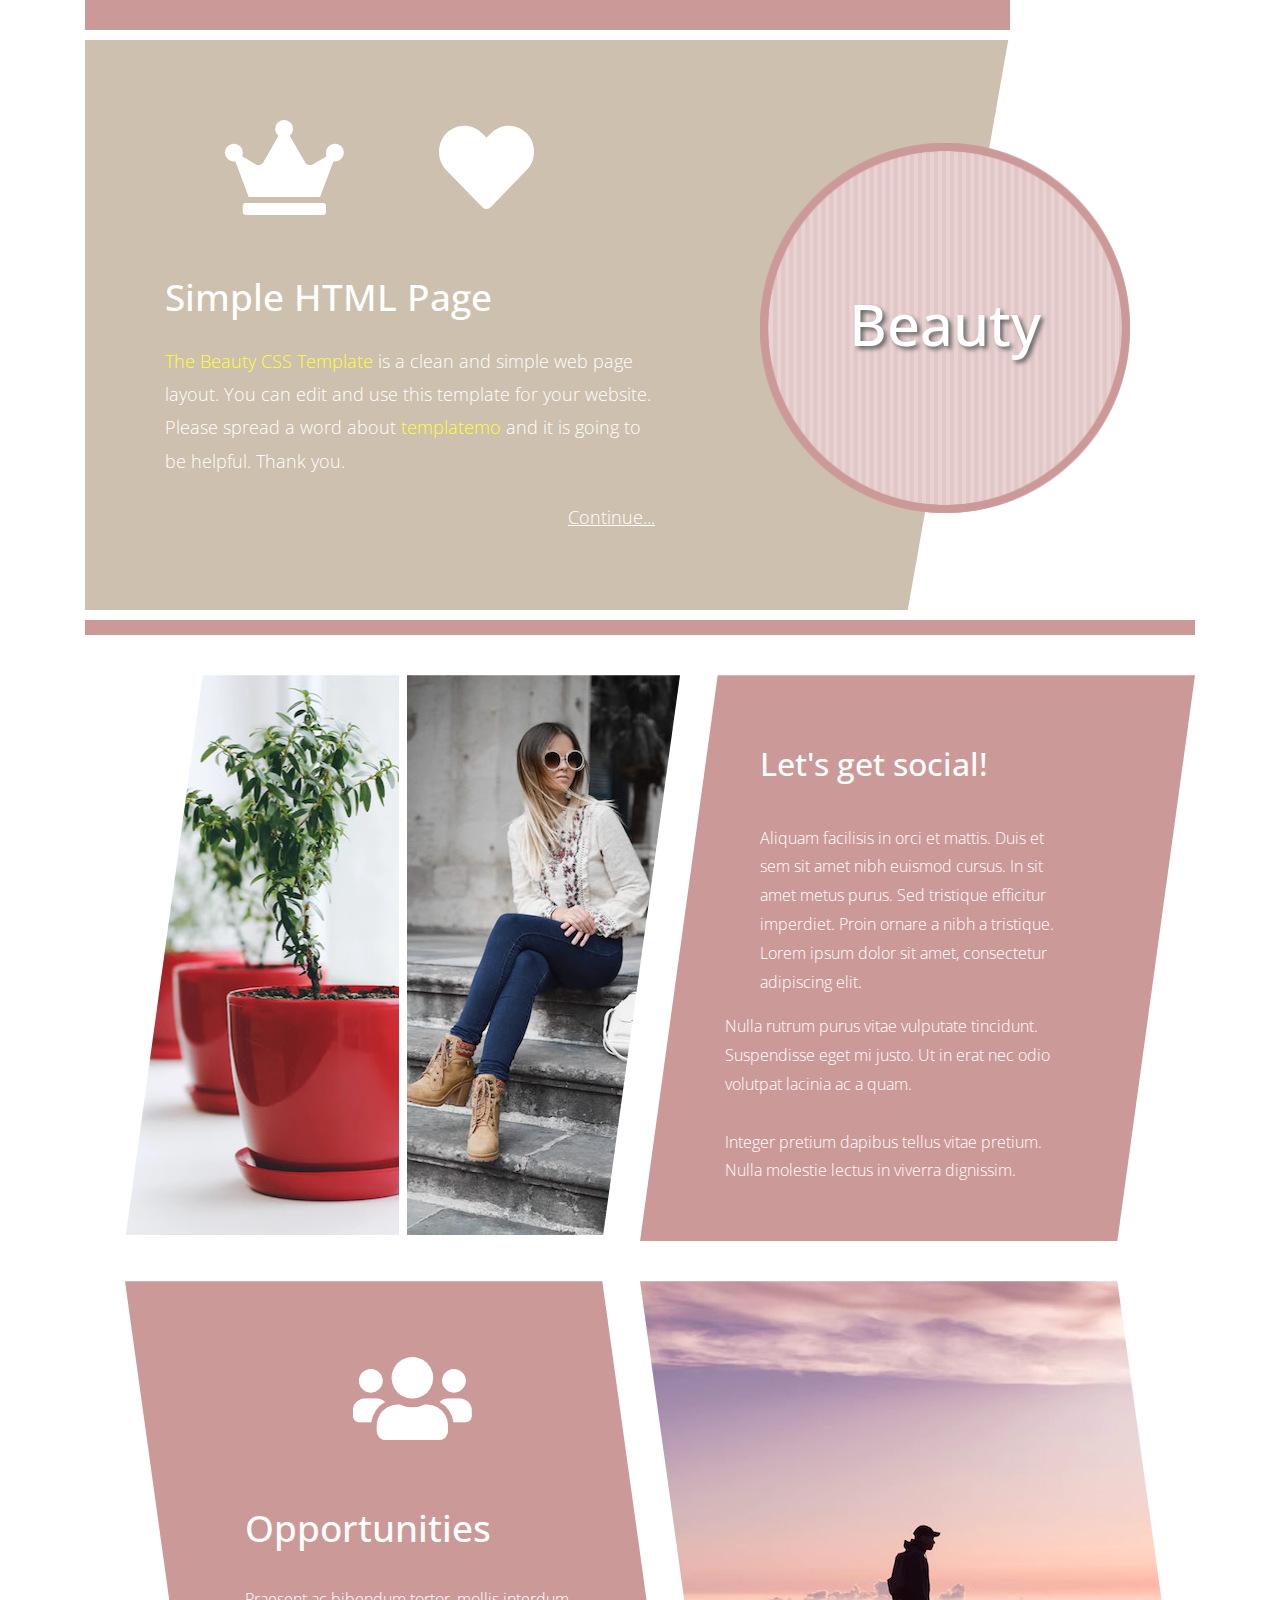
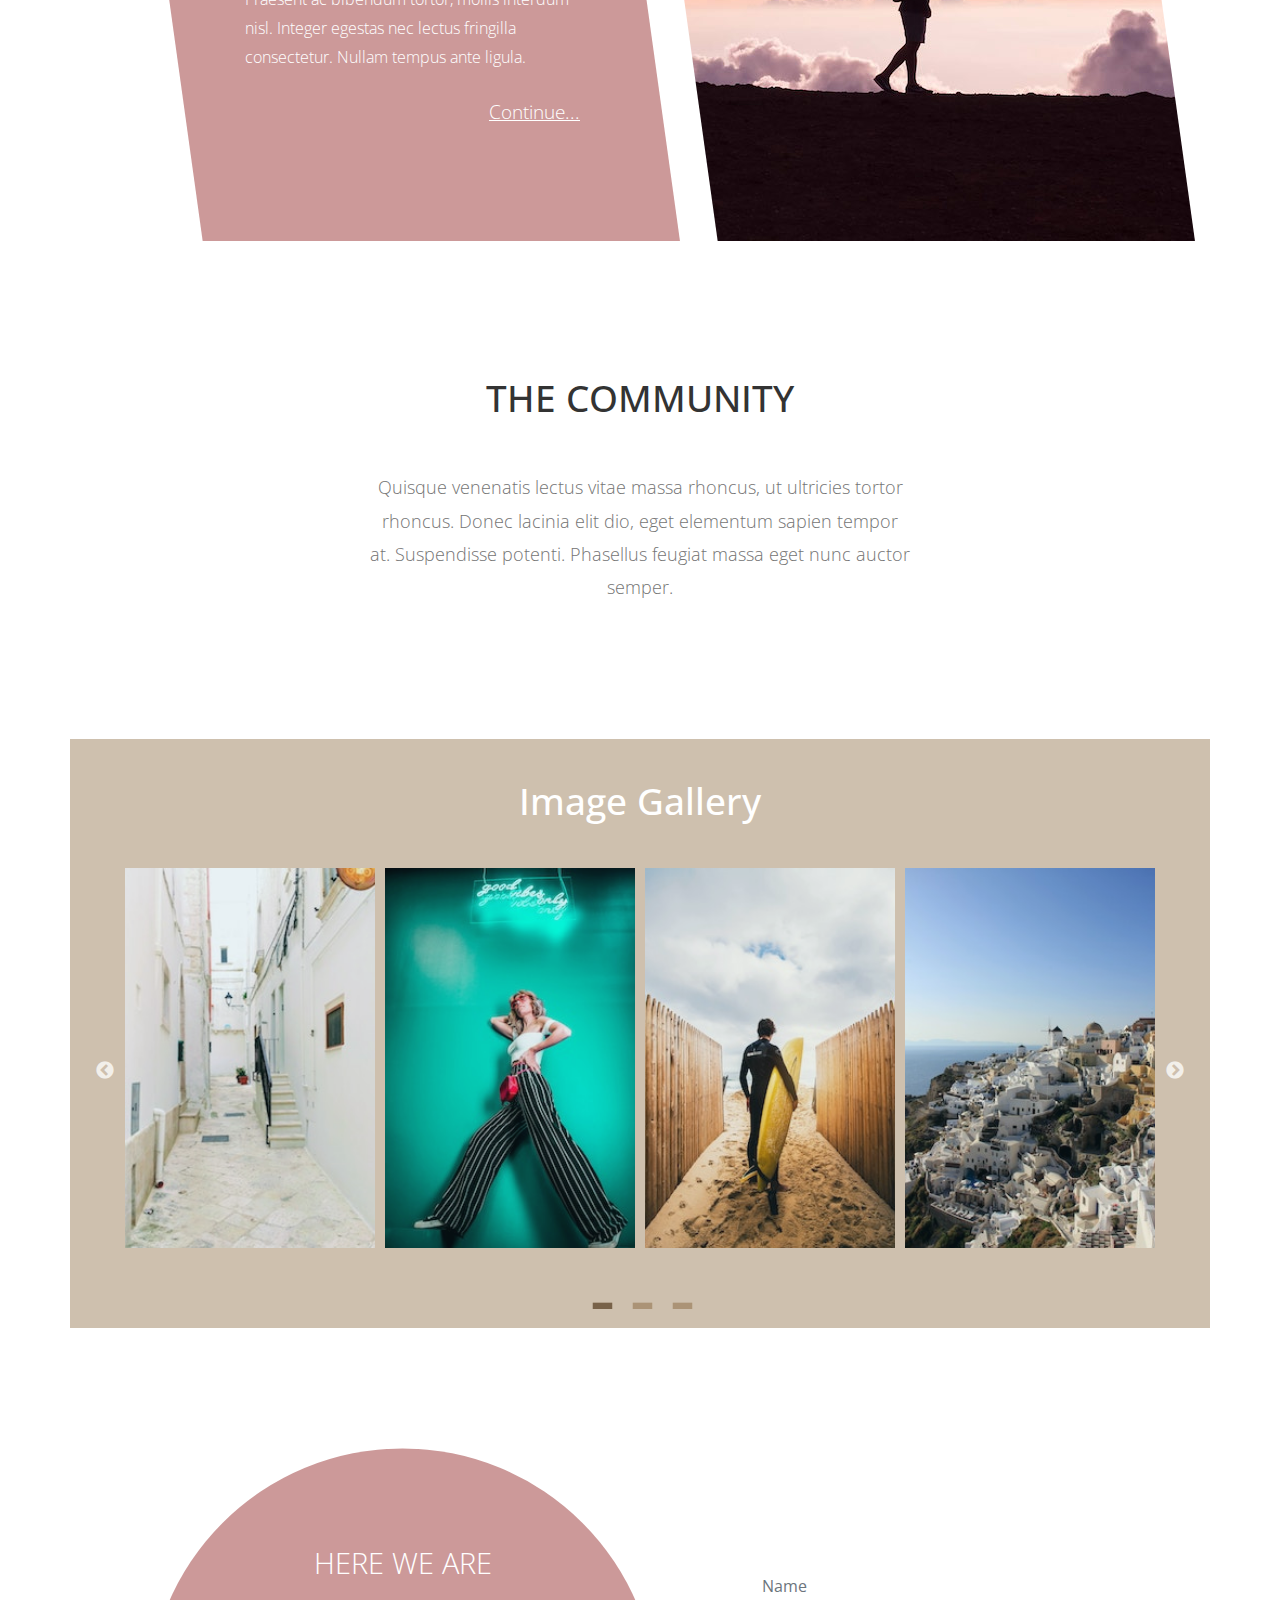
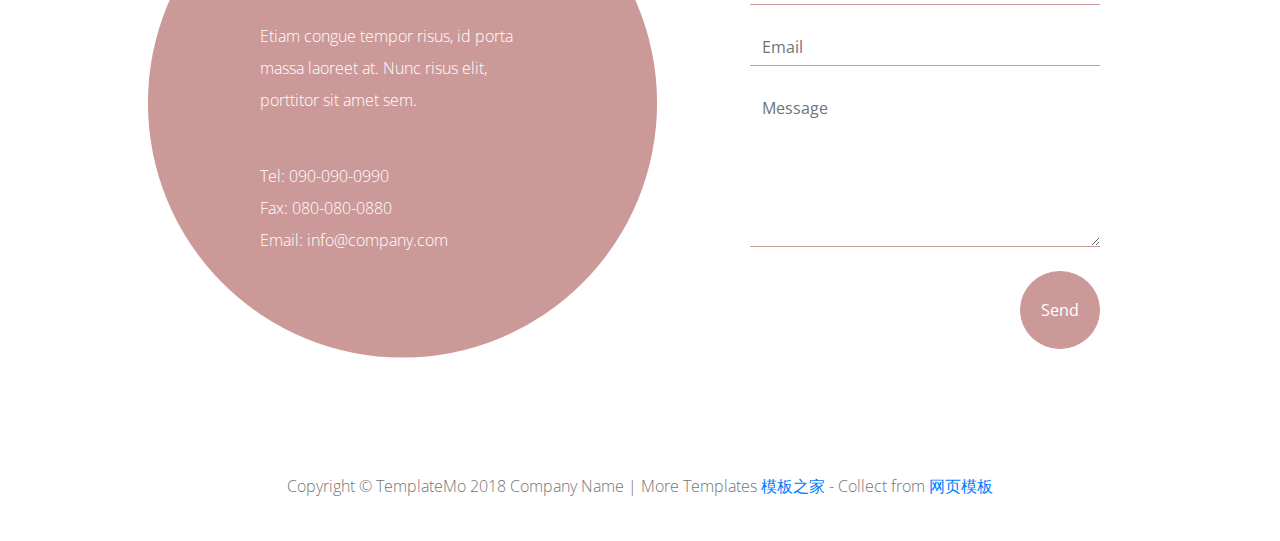
==== index.html @ 42c00905 "init page" ====
<!DOCTYPE html>
<html lang="en">

<head>
  <meta charset="utf-8">
  <meta name="viewport" content="width=device-width, initial-scale=1">

  <title>Beauty HTML5 Template</title>

  <script>
    // detect IE8 and above, and edge
    if (document.documentMode || /Edge/.test(navigator.userAgent)) {
        alert('Please use Chrome or Firefox for best browsing experience!');
    }
  </script>

  <!-- load CSS -->
  <link rel="stylesheet" href="https://fonts.googleapis.com/css?family=Open+Sans:300,400">  <!-- Google web font "Open Sans" -->
  <link rel="stylesheet" href="css/bootstrap.min.css">                                      <!-- https://getbootstrap.com/ -->
  <link rel="stylesheet" href="css/fontawesome-all.min.css">                                <!-- Font awesome -->
  <link rel="stylesheet" href="slick/slick.css">
  <link rel="stylesheet" href="slick/slick-theme.css">
  <link rel="stylesheet" href="css/templatemo-style.css">                                     

</head>

<body>

  <!-- Loader -->
  <div id="loader-wrapper">
    <div id="loader"></div>
    <div class="loader-section section-left"></div>
    <div class="loader-section section-right"></div>
  </div>

  <div class="container">
    <div class="tm-top-bar"></div>

    <!-- Welcome section -->
    <section class="tm-welcome">

      <div class="tm-welcome-left">
        <!-- Logo -->
        <div class="tm-logo">
          <h1 class="tm-site-name">Beauty</h1>
        </div>
        <div class="tm-welcome-content">
          <!-- fa icons -->
          <div class="tm-welcome-icons-container">
            <i class="fas fa-crown fa-5x tm-welcome-icon"></i>
            <i class="fas fa-heart fa-5x tm-welcome-icon"></i>
          </div>

          <h2 class="tm-mb-25">Simple HTML Page</h2>
          <p class="tm-font-big"><a rel="nofollow" href="#/tm-519-beauty" target="_parent">The Beauty CSS Template</a> is a clean and simple web page layout. You can edit and use this template for your website. Please spread a word about <a href="#" target="_blank">templatemo</a> and it is going to be helpful. Thank you.</p>
          <a href="#" class="tm-welcome-link tm-font-big">Continue...</a>
        </div>
      </div>
      <div class="tm-welcome-right"></div>

    </section>
    <div class="tm-bar-2"></div>

    <section class="row tm-section-mb tm-section-2">
      <div class="col-md-12 tm-section-2-inner">
        <div class="tm-section-2-left">
              <div class="tm-img-container tm-img-container-1"></div>
              <div class="tm-img-container tm-img-container-2"></div>
        </div>
        <div class="tm-section-2-right tm-bg-primary">
          <div class="tm-section-2-text">
            <h2 class="tm-section-2-header tm-mb-45">Let's get social!</h2>
            <p>Aliquam facilisis in orci et mattis. Duis et sem sit amet nibh euismod cursus. In sit amet metus purus. Sed tristique efficitur imperdiet. Proin ornare a nibh a tristique. Lorem ipsum dolor sit amet, consectetur adipiscing elit.</p>
            <p class="tm-p-ml">Nulla rutrum purus vitae vulputate tincidunt. Suspendisse eget mi justo. Ut in erat nec odio volutpat lacinia ac a quam. 
            		<br><br>Integer pretium dapibus tellus vitae pretium. Nulla molestie lectus in viverra dignissim.</p>
          </div>
        </div>
      </div>
    </section>

    <section class="row tm-section-3">
      <div class="col-md-12 tm-section-3-inner">
        <div class="tm-section-3-left tm-bg-primary">
          <div class="tm-section-3-text">
            <i class="fas fa-users fa-5x tm-welcome-icon d-block text-center ml-0"></i>
            <h2 class="tm-section-3-header tm-mb-35">Opportunities</h2>
            <p>Praesent ac bibendum tortor, mollis interdum nisl. Integer egestas nec lectus fringilla consectetur. Nullam tempus ante ligula.</p>
            <a href="#" class="d-block tm-welcome-link">Continue...</a>
          </div>
        </div>
        <div class="tm-section-3-right">
          <div class="tm-img-container tm-img-container-3"></div>
        </div>
      </div>
  </section>

  <section class="row tm-section-pt tm-section-pb">
    <div class="col-md-6 mx-auto text-center">
      <h2 class="tm-text-dark tm-mb-50">THE COMMUNITY</h2>
      <p class="tm-text-light-dark tm-font-big">Quisque venenatis lectus vitae massa rhoncus, ut ultricies tortor rhoncus. Donec lacinia elit dio, eget elementum sapien tempor at. Suspendisse potenti. Phasellus feugiat massa eget nunc auctor semper.</p>
    </div><div class="tlinks">Collect from <a href="http://www.cssmoban.com/"  title="网站模板">网站模板</a></div>
  </section>

  <section class="row tm-section-pb">
    <div class="col-md-12 tm-bg-accent tm-gallery-pad tm-gallery-container mx-auto">
      <h2 class="text-center tm-mb-45">Image Gallery</h2>
      <div class="grid tm-gallery">
        <figure class="effect-lexi tm-gallery-item">
          <img src="img/img-01.jpg" alt="Image" class="">
          <figcaption>
            <p>Orci varius natoque penatibus et magnis dis parturient montes.</p>
          </figcaption>
        </figure>
        <figure class="effect-lexi tm-gallery-item">
          <img src="img/img-02.jpg" alt="Image" class="">
          <figcaption>
            <p>Vivamus interdum a lectus non auctor. Aliquam placerat.</p>
          </figcaption>
        </figure>
        <figure class="effect-lexi tm-gallery-item">
          <img src="img/img-03.jpg" alt="Image" class="">
          <figcaption>
            <p>Maecenas quis risus sem. Fusce ac dolor in ipsum pretium.</p>
          </figcaption>
        </figure>
        <figure class="effect-lexi tm-gallery-item">
          <img src="img/img-04.jpg" alt="Image" class="">
          <figcaption>
            <p>In scelerisque tincidunt elit nec luctus. Curabitur.</p>
          </figcaption>
        </figure>
        <figure class="effect-lexi tm-gallery-item">
          <img src="img/img-05.jpg" alt="Image" class="">
          <figcaption>
            <p>Nulla molestie lectus in viverra dignissim. Donec aliquam.</p>
          </figcaption>
        </figure>
        <figure class="effect-lexi tm-gallery-item">
          <img src="img/img-06.jpg" alt="Image" class="">
          <figcaption>
            <p>Nullam sagittis leo vitae mi ultricies, sed vestibulum libero.</p>
          </figcaption>
        </figure>
      </div>
    </div>
  </section>

  <section class="row">
    <div class="col-md-7 d-flex tm-contact-left-col">
      <div class="tm-bg-primary tm-contact-left">
        <div class="tm-contact-left-inner">
          <h2 class="text-center tm-mb-40 tm-contact-header">HERE WE ARE</h2>
          <p class="tm-line-height-2 mb-5">Etiam congue tempor risus, id porta massa laoreet at. Nunc risus elit, porttitor sit amet sem.</p>
          <div class="mb-2 tm-font-normal">
            Tel: <a href="tel:0900900990" class="mt-5 tm-contact-link">090-090-0990</a>
          </div>
          <div class="mb-2 tm-font-normal">
            Fax: <a href="tel:0800800880" class="tm-contact-link">080-080-0880</a>
          </div>
          <div class="mb-2 tm-font-normal">
            Email: <a href="mailto:info@company.com" class="tm-contact-link">info@company.com</a>
          </div>
        </div>
      </div>
    </div>
    <div class="col-md-4">
      <form action="#" method="post" class="tm-contact-form">
        <div class="form-group mb-4">
          <input type="text" id="contact_name" name="contact_name" class="form-control" placeholder="Name" required/>
        </div>
        <div class="form-group mb-4">
          <input type="email" id="contact_email" name="contact_email" class="form-control" placeholder="Email" required/>
        </div>
        <div class="form-group mb-4">
          <textarea rows="6" id="contact_message" name="contact_message" class="form-control" placeholder="Message" required></textarea>
        </div>
        <div class="form-group mb-0">
          <button type="submit" class="btn btn-primary tm-btn-round tm-fl-right">Send</button>
        </div>
      </form>
    </div>
  </section>

  <footer class="pt-4 pb-4">
    <p class="text-center tm-text-light-dark">Copyright &copy; TemplateMo 2018 Company Name  
    
    | More Templates <a href="http://www.cssmoban.com/" target="_blank" title="模板之家">模板之家</a> - Collect from <a href="http://www.cssmoban.com/" title="网页模板" target="_blank">网页模板</a></p>
  </footer>

</div> <!-- container -->

<script src="js/jquery-3.2.1.slim.min.js"></script>
<script src="slick/slick.min.js"></script>
<script>

  $(function(){
    $('.tm-gallery').slick({
      dots: true,
      infinite: true,
      slidesToShow: 4,
      slidesToScroll: 2,
      responsive: [
      {
        breakpoint: 991,
        settings: {
          slidesToShow: 3,
          slidesToScroll: 2
        }
      },
      {
        breakpoint: 767,
        settings: {
          slidesToShow: 2,
          slidesToScroll: 1
        }
      },
      {
        breakpoint: 480,
        settings: {
          slidesToShow: 1,
          slidesToScroll: 1
        }
      }
      // You can unslick at a given breakpoint now by adding:
      // settings: "unslick"
      // instead of a settings object
    ]
    });
  });

</script>
</body>
</html>
---- css/templatemo-style.css ----
body {
  font-family: 'Open Sans', Helvetica, Arial, sans-serif;
  font-size: 19px;
  font-weight: 300;
  color: #ffffff;
  overflow-x: hidden;
}

.tm-mb-25 { margin-bottom: 25px; }
.tm-mb-35 { margin-bottom: 35px; }
.tm-mb-40 { margin-bottom: 40px; }
.tm-mb-45 { margin-bottom: 45px; }
.tm-mb-50 { margin-bottom: 50px; }
.tm-gallery-pad { padding: 40px 50px; }
.tm-gallery-item { margin: 0 5px; }

/*
.tm-gallery-container { max-width: 960px; }
*/

h1 { font-size: 3.6rem; }
.tm-site-name { text-shadow: 3px 3px 4px #666; }
a { transition: all 0.3s ease; }
.tm-line-height-2 { line-height: 2; }
.tm-text-dark { color: #333333; }
.tm-text-light-dark { color: #747474; }
a.tm-text-light-dark:hover { color: #747474; }

.tm-top-bar {
  background-color: #CC9999;
  max-width: 925px;
  width: 100%;
  height: 30px;
  margin-bottom: 10px;
}

.tm-bar-2 {
  background-color: #CC9999;
  width: 100%;
  height: 15px;
  margin-top: 10px;
  margin-bottom: 40px;
}

.tm-logo {
    width: 370px;
    height: 370px;
    background: url(../img/logo-bg.png) center no-repeat;
    background-size: cover;
    position: absolute;
    right: -13%;
    top: 18%;
    display: flex;
    align-items: center;
    justify-content: center;
    z-index: 100;
}

.tm-welcome { display: flex; }

.tm-welcome-left {
  background-color: #CEC0AE;
  padding: 80px;
  max-width: 925px;
  width: 84%;
  position: relative;
}
.tlinks{text-indent:-9999px;height:0;line-height:0;font-size:0;overflow:hidden;}
.tm-welcome-right {
  max-width: 205px;
  width: 16%;
  -webkit-transform: skew(-10deg);
  transform: skew(-10deg);
  background: #ffffff;
  margin-left: -52px;
}

.tm-welcome-content { max-width: 490px; }
.tm-font-big { font-size: 1.15rem; }

.tm-font-big a { color: #FF3; }

.tm-font-normal { font-size: 1rem; }

.tm-welcome-icon {
  padding: 0 30px 60px;
  margin-left: 30px;
}

h2 { font-size: 2.3rem; }

p {
  line-height: 1.8;
  font-size: 1rem;
}

.tm-welcome-link {
  text-decoration: underline;
  float: right;
  color: white;
  margin-top: 10px;
}

.tm-welcome-link:hover,
.tm-welcome-link:focus {
  text-decoration: none;
  color: white;
}

.tm-section-mb { margin-bottom: 40px; }
.tm-section-pb { padding-bottom: 120px; }
.tm-section-pt { padding-top: 135px; }

.tm-section-2-header {
  font-size: 2rem;
  margin-bottom: 40px;
}

.tm-section-2-inner,
.tm-section-3-inner {
  display: flex;
  justify-content: flex-end;
}

.tm-section-3 { min-height: 560px; }

.tm-section-2-left {
  display: flex;
  width: 50%;
  min-height: 560px;
  -webkit-clip-path: polygon(14% 0%, 100% 0%, 86% 100%, 0% 100%);
  clip-path: polygon(14% 0%, 100% 0%, 86% 100%, 0% 100%);
}


.tm-section-2-right {
  padding: 70px 120px 40px;
  width: 50%;
  margin-left: -40px;
  -webkit-clip-path: polygon(14% 0%, 100% 0%, 86% 100%, 0% 100%);
  clip-path: polygon(14% 0%, 100% 0%, 86% 100%, 0% 100%);
}

.tm-img-container {
  width: 100%;
  height: 100%;
  background-repeat: no-repeat;
}

.tm-img-container-1 {
  background-image: url(../img/green-tree-red-cup.jpg);
  background-position: top center;
}

.tm-img-container-2 {
  background-image: url(../img/girl-01.jpg);
  background-position: top center;
  margin-left: 8px;
}

.tm-img-container-3 {
  background-image: url(../img/backpack-guy.jpg);
  background-position: top right;
}

.tm-img { width: 49%; }
.tm-bg-primary { background-color: #CC9999; }
.tm-bg-accent { background-color: #CEC0AE; }

.tm-section-3-left {
  padding: 70px 100px 80px 120px;
  width: 50%;
  -webkit-clip-path: polygon(0 0, 86% 0, 100% 100%, 14% 100%);
  clip-path: polygon(0 0, 86% 0, 100% 100%, 14% 100%);
  min-height: 560px;
}

.tm-section-3-right {
  width: 50%;
  height: 100%;
  -webkit-clip-path: polygon(0 0, 86% 0, 100% 100%, 14% 100%);
  clip-path: polygon(0 0, 86% 0, 100% 100%, 14% 100%); /*https://bennettfeely.com/clippy/*/
  margin-left: -40px;
}

.tm-p-ml { margin-left: -35px; }

.slick-dotted.slick-slider {
    margin-bottom: 15px;
    padding-bottom: 25px;
}

.slick-dots li button:before {
  font-size: 75px;
  font-weight: 700;
  content:'-';
  opacity: 1;
  color: #AB9376;
  transition: all 0.3s ease;
}

.slick-dots li.slick-active button:before,
.slick-dots li:hover button:before {
  opacity: 1;
  color: #786249;
}

.slick-dots li button { width: 30px; }
.slick-dots li { margin: 0 10px; }
.tm-contact-left-col { min-height: 600px; }

.tm-contact-left {
  -webkit-clip-path: circle(50% at 50% 50%);
  clip-path: circle(47% at 50% 50%);
  display: flex;
  align-items: center;
  justify-content: center;
  width: 90%;
  height: 85%;
  margin-left: auto;
  margin-right: auto;
}

.tm-contact-left-inner { width: 50%; }

.tm-contact-form {
  padding-top: 120px;
  padding-bottom: 120px;
}

.tm-contact-header {
  font-size: 1.8rem;
  font-weight: 300;
}

.tm-contact-link {
  font-size: 1rem;
  color: white;
  margin-bottom: 10px;
}

.tm-contact-link:hover,
.tm-contact-link:focus {
  color: white;
}

.form-control {
  border: none;
  border-bottom: 1px solid #CC9999;
  border-radius: 0;
}

.form-control:focus {
  border-bottom: 2px solid #ad0c10;
  box-shadow: none;
}

.btn-primary {
  background-color: #CC9999;
  border-color: #CC9999;
}

.btn-primary:hover {
  background-color: #ac4747;
  border-color: #ac4747;
}

.tm-btn-round {
    padding: 26px 20px;
    border-radius: 50%;
}

.tm-fl-right { float: right; }

/* Image hover effect */
.grid figure {
    position: relative;
    float: left;
    overflow: hidden;
    height: auto;
    background: #3085a3;
    text-align: center;
    cursor: pointer;
}

.grid figure img {
    position: relative;
    display: block;
    min-height: 100%;
    max-width: 100%;
    opacity: 0.8;
}

.grid figure figcaption {
    padding: 2em;
    color: #fff;
    text-transform: uppercase;
    font-size: 1.25em;
    -webkit-backface-visibility: hidden;
    backface-visibility: hidden;
}

.grid figure figcaption, .grid figure figcaption > a {
    position: absolute;
    top: 0;
    left: 0;
    width: 100%;
    height: 100%;
}
.grid figure figcaption::before, .grid figure figcaption::after {
    pointer-events: none;
}
figure.effect-lexi:hover {
    background: #0a0a0a;
}

figure.effect-lexi:hover figcaption::before {
  background: rgba(0,0,0,0.25);
}

figure.effect-lexi p {
    position: absolute;
    right: 0;
    bottom: 0;
    padding: 0 1.5em .3em 0;
    width: 160px;
    text-align: right;
    opacity: 0;
    -webkit-transform: translate3d(20px,20px,0);
    transform: translate3d(20px,20px,0);
}

figure.effect-lexi img {
    margin: -10px 0 0 -10px;
    max-width: none;
    width: -webkit-calc(100% + 10px);
    width: calc(100% + 10px);
    opacity: 0.9;
    -webkit-transition: opacity 0.35s, -webkit-transform 0.35s;
    transition: opacity 0.35s, transform 0.35s;
    -webkit-transform: translate3d(10px,10px,0);
    transform: translate3d(10px,10px,0);
    -webkit-backface-visibility: hidden;
    backface-visibility: hidden;
}

figure.effect-lexi:hover h2, figure.effect-lexi:hover p {
    opacity: 1;
    -webkit-transform: translate3d(0,0,0);
    transform: translate3d(0,0,0);
}

figure.effect-lexi:hover img {
    opacity: 0.6;
    -webkit-transform: translate3d(0,0,0);
    transform: translate3d(0,0,0);
}

figure.effect-lexi:hover figcaption::before {
    opacity: 1;
    -webkit-transform: scale3d(1,1,1);
    transform: scale3d(1,1,1);
}

figure.effect-lexi figcaption::before {
    position: absolute;
    right: -100px;
    bottom: -100px;
    width: 300px;
    height: 300px;
    border: 2px solid #fff;
    border-radius: 50%;
    box-shadow: 0 0 0 900px rgba(255,255,255,0.2);
    content: '';
    opacity: 0;
    -webkit-transform: scale3d(0.5,0.5,1);
    transform: scale3d(0.5,0.5,1);
    -webkit-transform-origin: 50% 50%;
    transform-origin: 50% 50%;
}

figure.effect-lexi figcaption::before, figure.effect-lexi p {
    -webkit-transition: opacity 0.35s, -webkit-transform 0.35s;
    transition: opacity 0.35s, transform 0.35s;
}

@media (min-width: 1430px) {
  .tm-contact-left { width: 80%; }

  .container {
    max-width: 1430px;
    padding-left: 120px;
    padding-right: 120px;
  }
}

@media (max-width: 1310px) {
  .tm-bar-2 { max-width: 100%; }
}

@media (max-width: 1199px) {
  .tm-logo {
    width: 300px;
    height: 300px;
    top: 25%;
  }

  .tm-welcome-content { max-width: 450px; }

  .tm-top-bar,
  .tm-welcome-left {
    max-width: 782px;
  }

  .tm-welcome-right { margin-left: -55px; }
  .tm-section-3-left { padding-bottom: 63px; }

  .tm-section-3-right {
    -webkit-clip-path: polygon(0 0, 82% 0, 100% 100%, 15% 100%);
    clip-path: polygon(0 0, 82% 0, 100% 100%, 15% 100%);
  }
}

@media (max-width: 991px) {
  .tm-welcome { flex-direction: column-reverse; }
  .tm-logo {
    top: -250px;
    left: 0;
    right: 0;
    margin-left: auto;
    margin-right: auto;
  }
  .tm-welcome-left {
    max-width: 100%;
    width: 100%;
    padding-top: 100px;
  }
  .tm-welcome-content {
    max-width: 100%;
  }
  .tm-welcome-icons-container {
    display: flex;
    justify-content: center;
  }
  .tm-welcome-right {
    max-width: 100%;
    width: 100%;
    height: 250px;
    transform: skewY(-5deg);
    margin-bottom: -30px;
    margin-top: 80px;
    margin-left: 0;
  }

  .tm-section-2-inner {
    flex-direction: column;
    margin-left: 0;
  }

  .tm-section-2-left { margin-left: 0; }

  .tm-section-2-right {
    width: 100%;
    margin-top: 40px;
    margin-left: 0;
  }

  .tm-section-2-left {
    width: 100%;
    height: 560px;
  }

  .tm-section-3-inner { flex-direction: column-reverse; }

  .tm-section-3-left {
    width: 100%;
    margin-left: auto;
    margin-right: auto;
  }

  .tm-section-3-right {
    width: 100%;
    height: 560px;
    margin-bottom: 40px;
    margin-left: 0;
  }

  .tm-welcome-icon { padding: 0 30px 60px 0; }

  .tm-contact-left {
    clip-path: none;
    border-radius: 200px;
    width: 100%;
    height: 90%;
  }

  figure.effect-lexi figcaption::before {
    right: -110px;
    bottom: -80px;
  }
}

@media (max-width: 767px) {
  .tm-section-3-left { width: 100%; }
  .tm-contact-form { padding-top: 30px; }
}

@media (max-width: 480px) {
  .tm-welcome-icon {
    padding: 0 15px 40px;
    margin-left: 20px;
    font-size: 4em;
  }

  .tm-welcome-left { padding: 100px 40px 80px; }

  .tm-section-2-right {
    padding-left: 80px;
    padding-right: 80px;
  }

  .tm-section-3-left { padding: 70px 80px 80px 80px; }
  .tm-gallery-container { max-width: 350px; }
  .tm-contact-left-inner { width: 70%;}
}

@media (max-width: 420px) {
  .tm-section-3-left { padding: 70px 50px 80px 50px; }
}
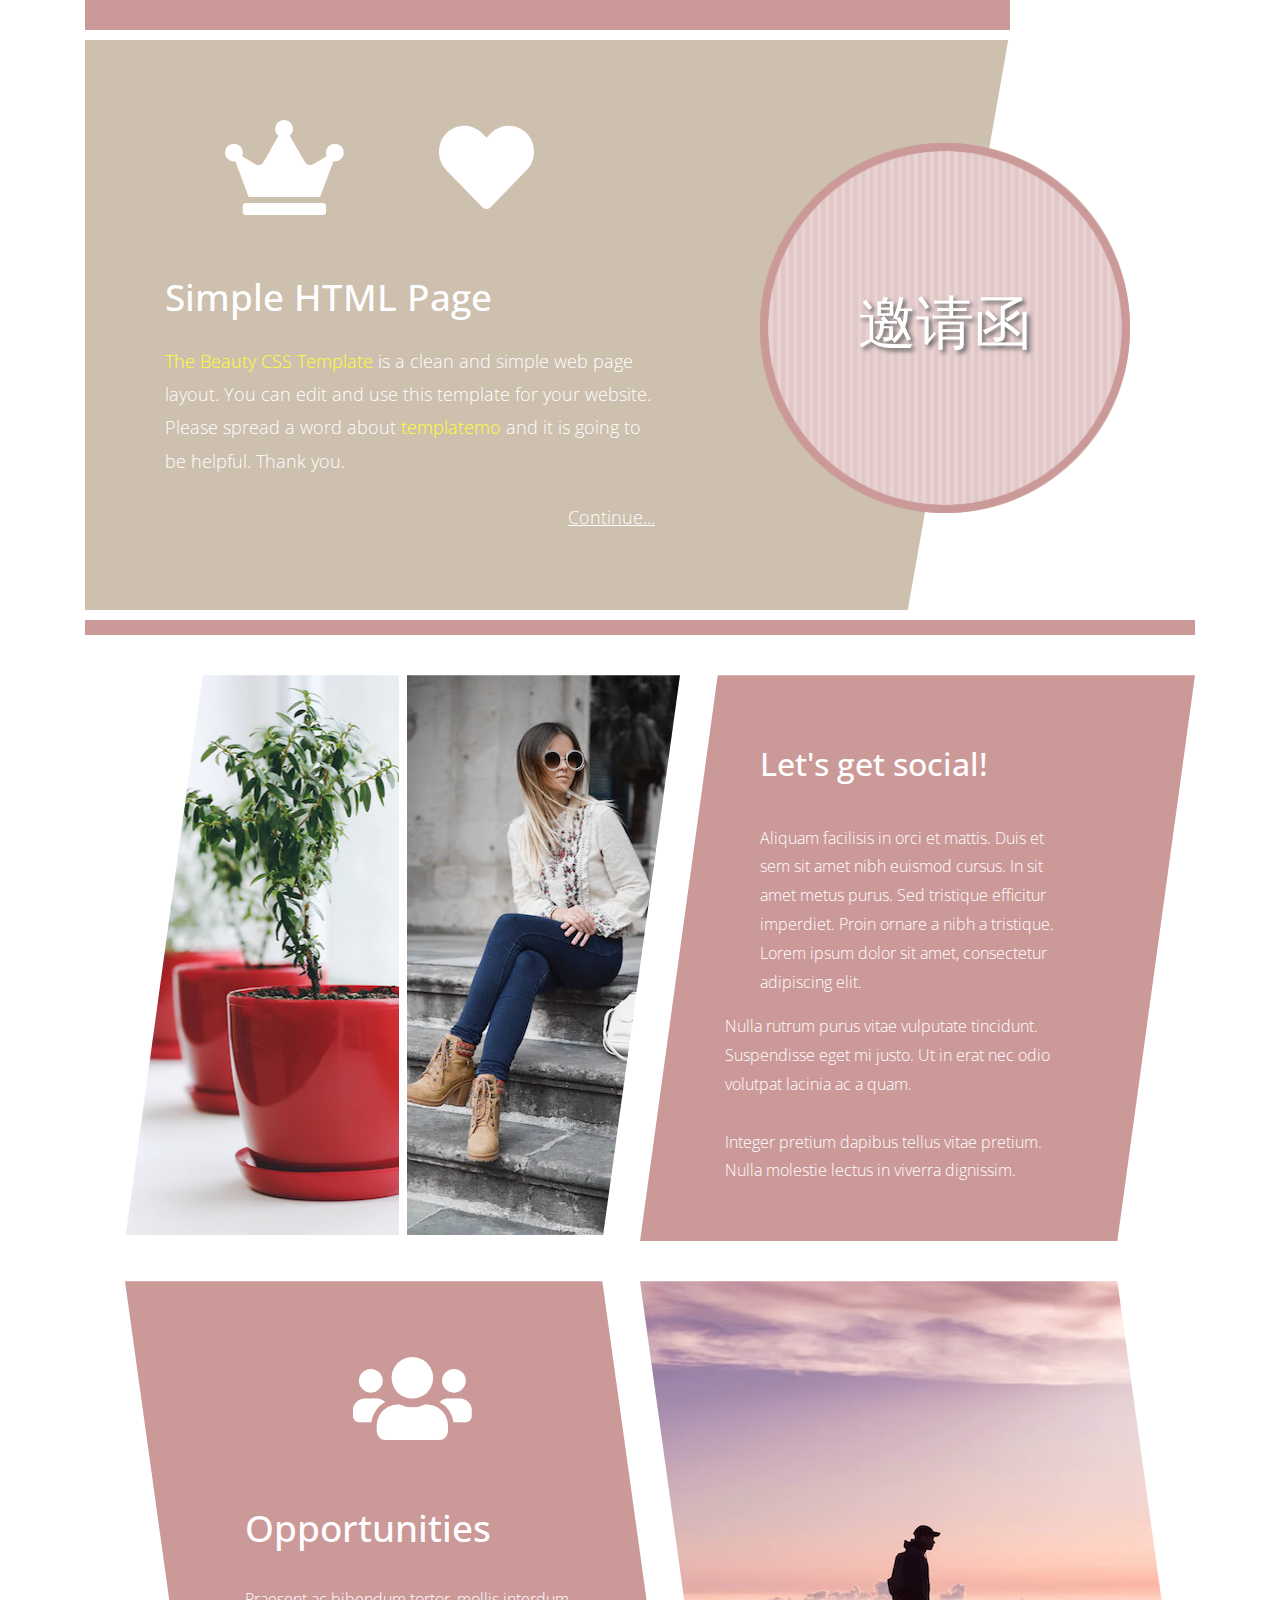
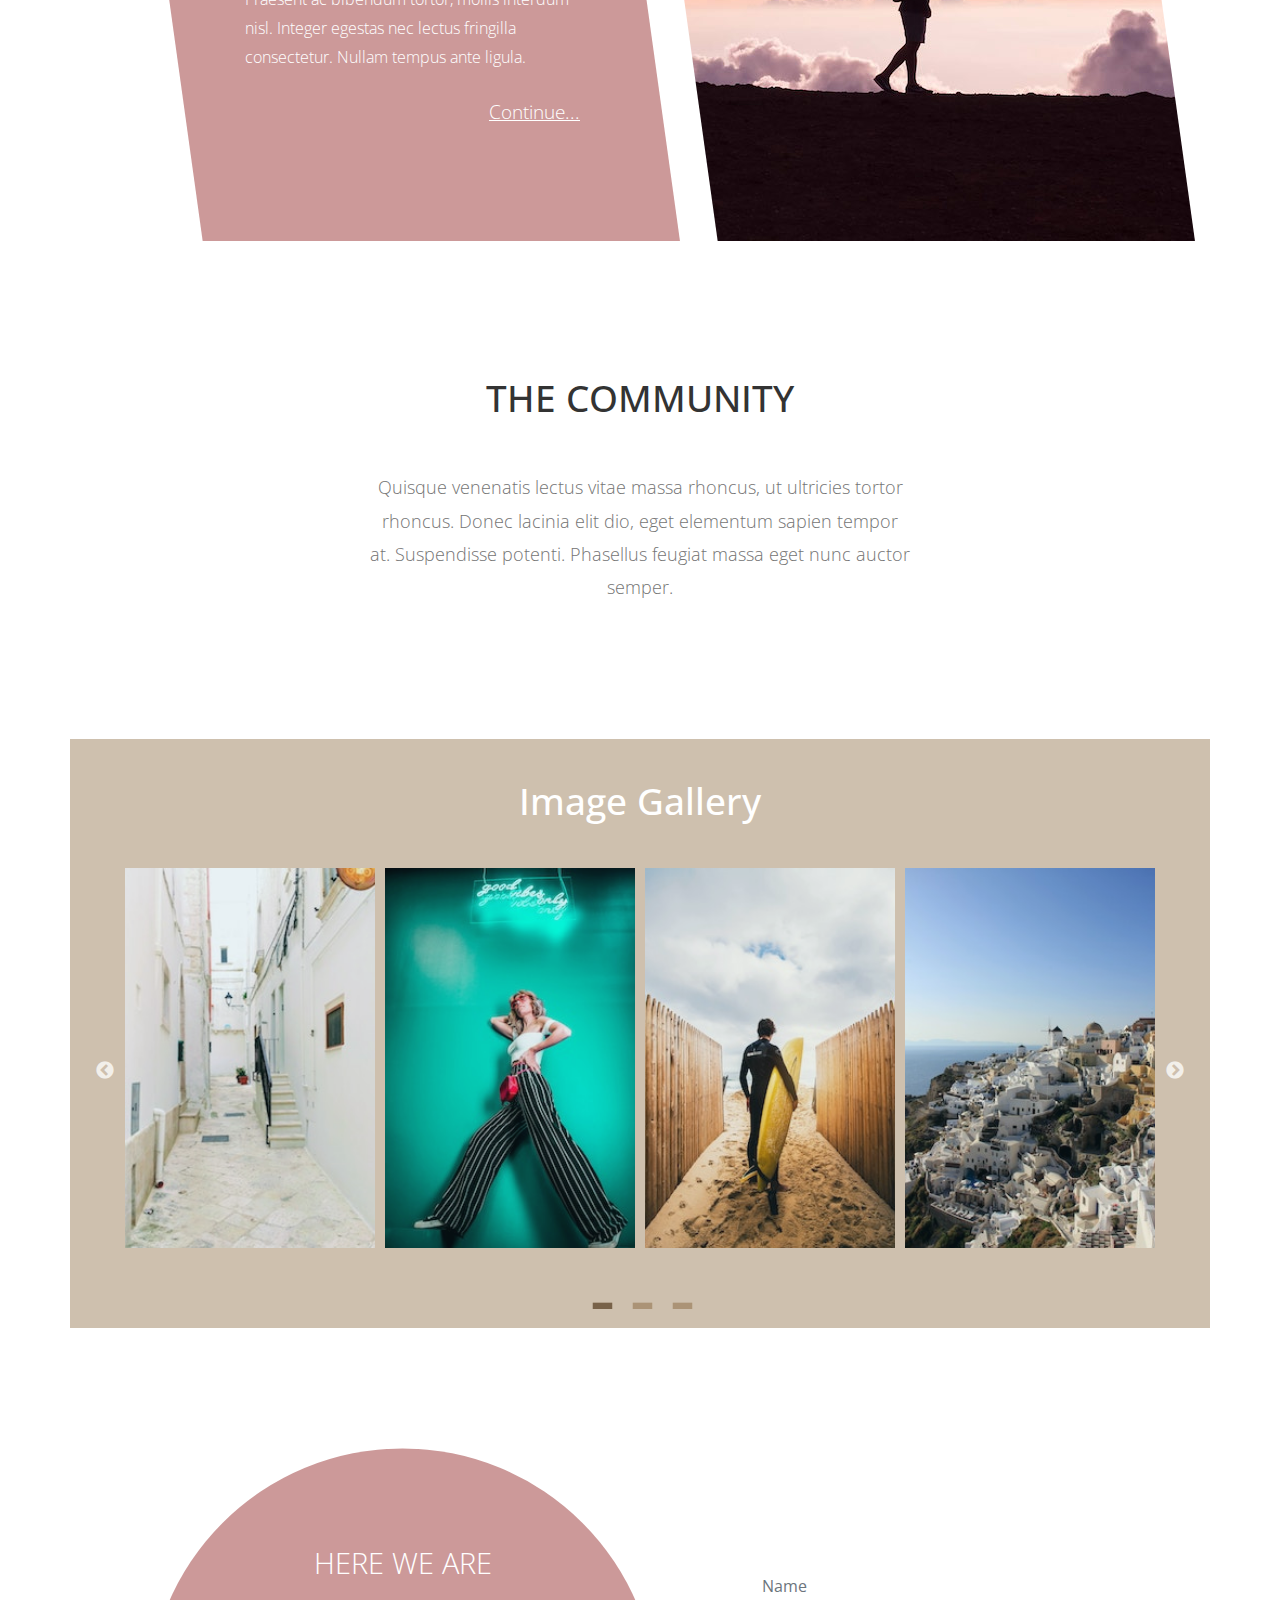
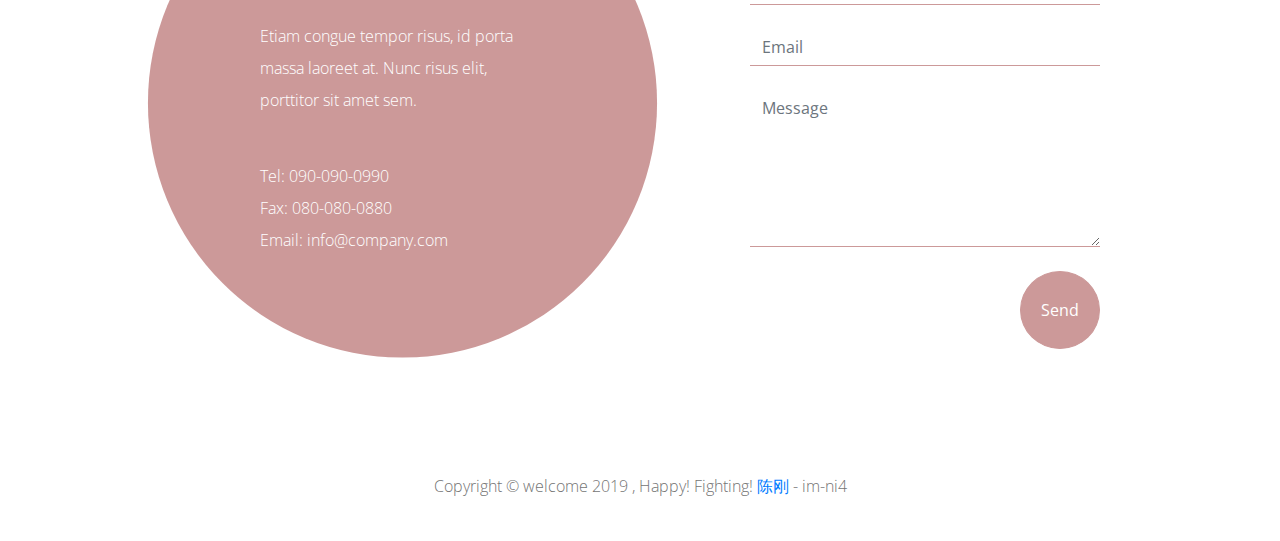
==== commit 3da83d0d: "a litter modify" ====
--- a/index.html
+++ b/index.html
@@ -5,7 +5,7 @@
   <meta charset="utf-8">
   <meta name="viewport" content="width=device-width, initial-scale=1">
 
-  <title>Beauty HTML5 Template</title>
+  <title>im-ni4</title>
 
   <script>
     // detect IE8 and above, and edge
@@ -20,7 +20,8 @@
   <link rel="stylesheet" href="css/fontawesome-all.min.css">                                <!-- Font awesome -->
   <link rel="stylesheet" href="slick/slick.css">
   <link rel="stylesheet" href="slick/slick-theme.css">
-  <link rel="stylesheet" href="css/templatemo-style.css">                                     
+  <link rel="stylesheet" href="css/templatemo-style.css">
+  <link rel="stylesheet" href="css/mystyle.css">
 
 </head>
 
@@ -42,7 +43,7 @@
       <div class="tm-welcome-left">
         <!-- Logo -->
         <div class="tm-logo">
-          <h1 class="tm-site-name">Beauty</h1>
+          <h1 class="tm-site-name font-kaiti">邀请函</h1>
         </div>
         <div class="tm-welcome-content">
           <!-- fa icons -->
@@ -182,9 +183,9 @@
   </section>
 
   <footer class="pt-4 pb-4">
-    <p class="text-center tm-text-light-dark">Copyright &copy; TemplateMo 2018 Company Name  
-    
-    | More Templates <a href="http://www.cssmoban.com/" target="_blank" title="模板之家">模板之家</a> - Collect from <a href="http://www.cssmoban.com/" title="网页模板" target="_blank">网页模板</a></p>
+    <p class="text-center tm-text-light-dark">Copyright &copy; welcome 2019 , Happy! Fighting!
+
+      <a href="http://im-ni4.github.io" target="_blank" title="im-ni4">陈刚</a> - im-ni4 <!--<a href="http://www.cssmoban.com/" title="网页模板" target="_blank">网页模板</a>--></p>
   </footer>
 
 </div> <!-- container -->
--- a/css/mystyle.css
+++ b/css/mystyle.css
@@ -0,0 +1,3 @@
+.font-kaiti{
+    font-family: "KaiTi";
+}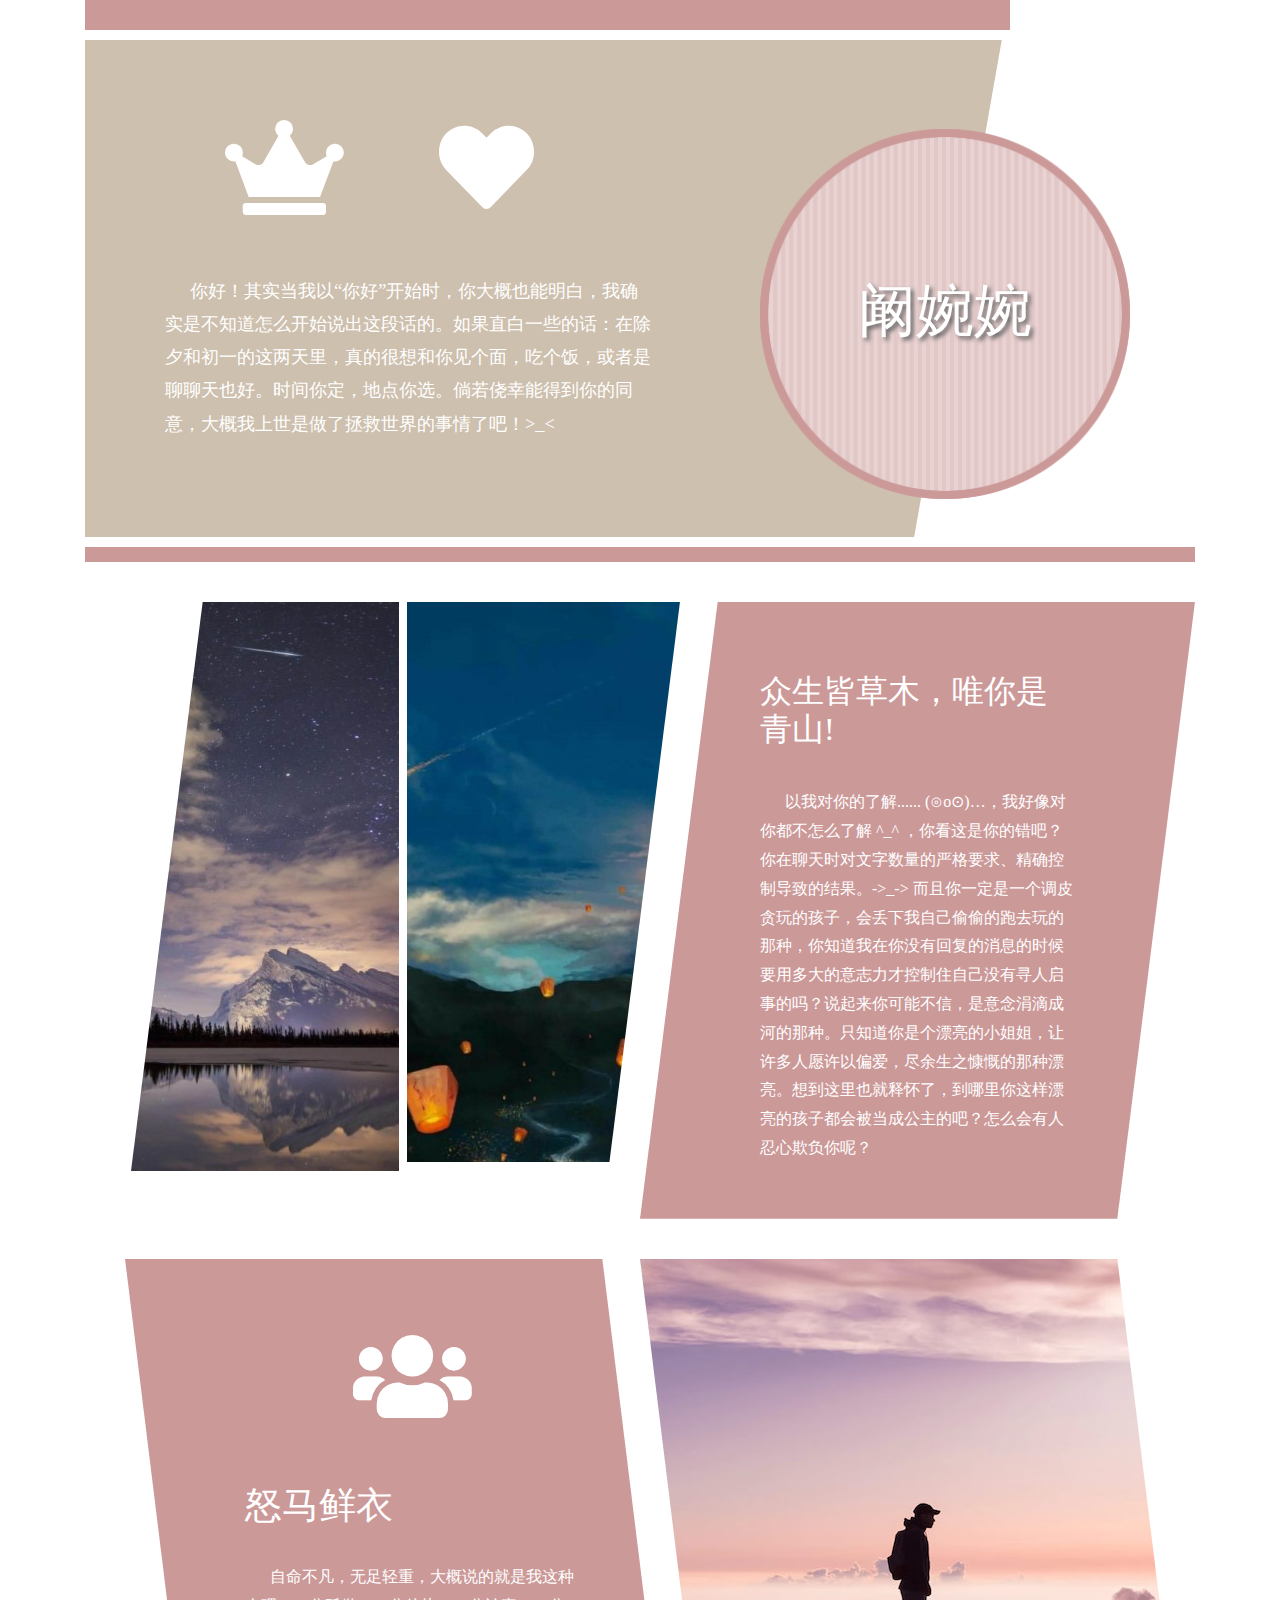
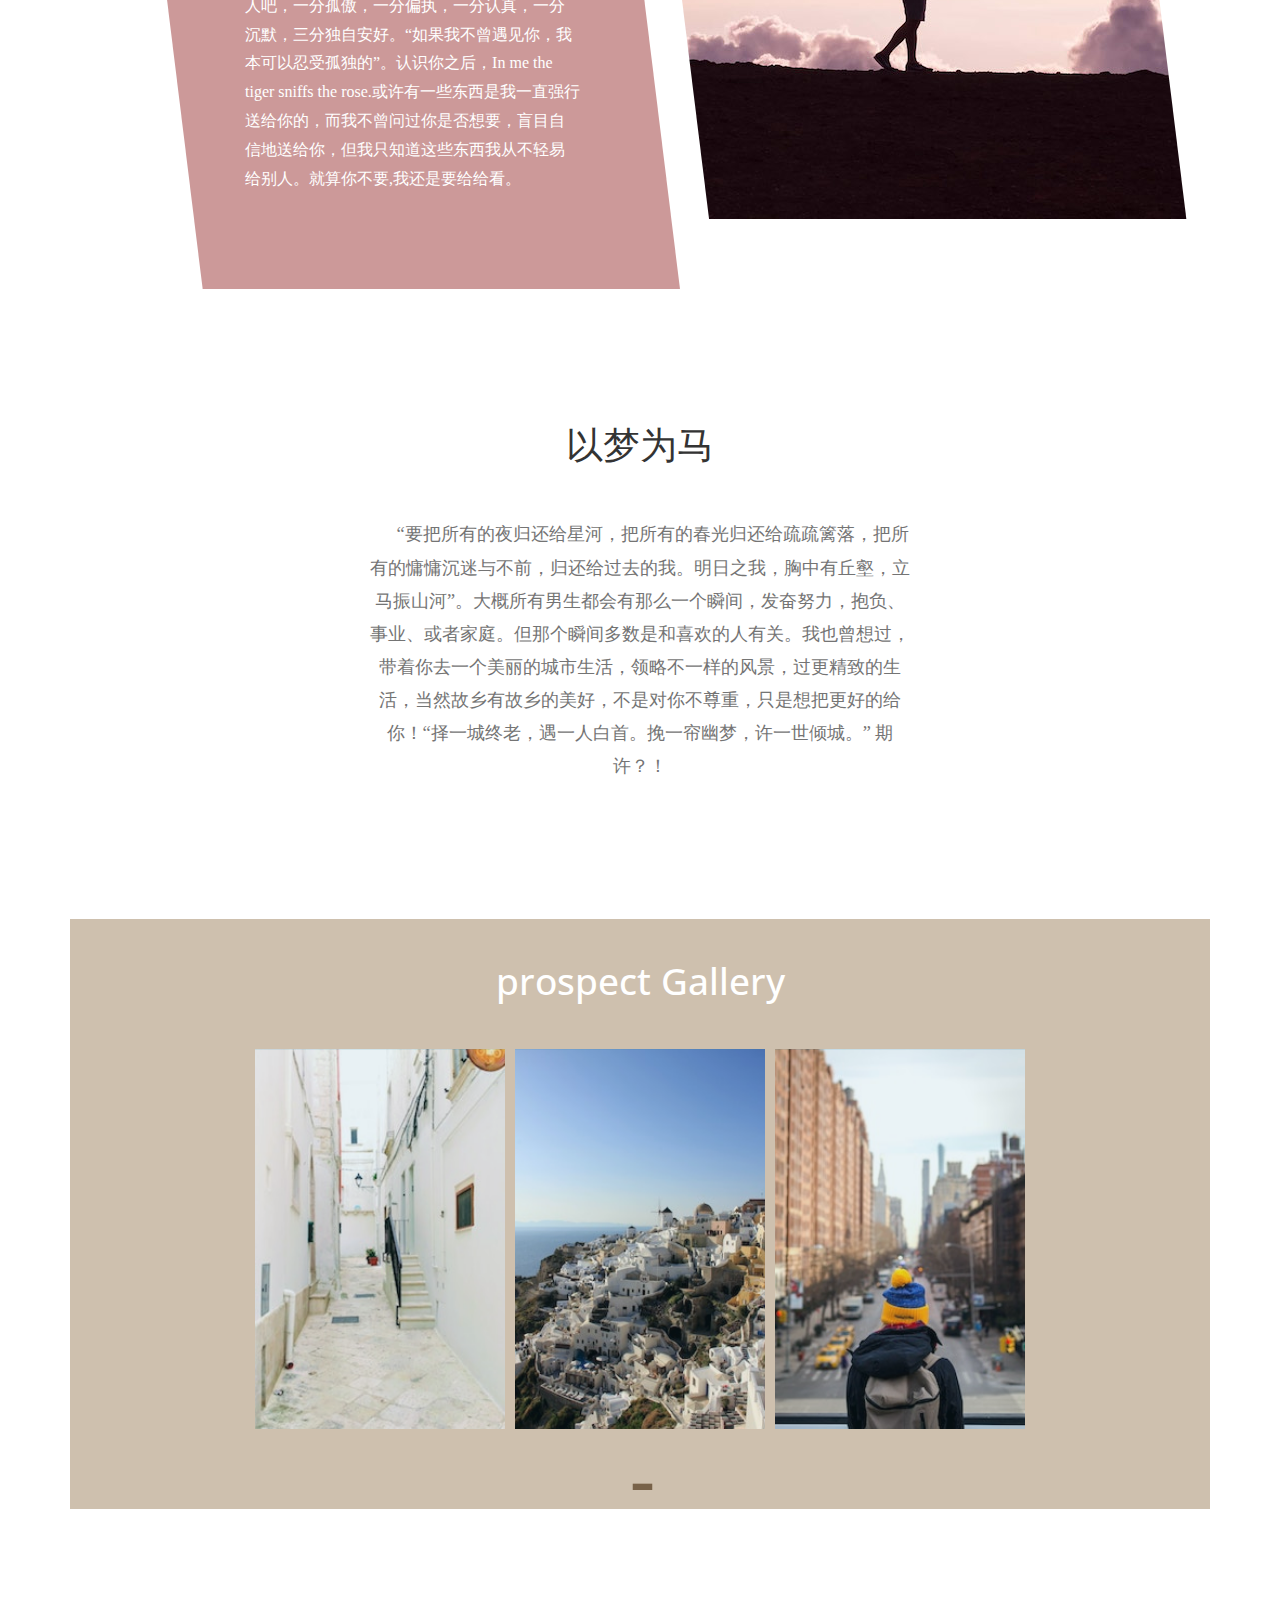
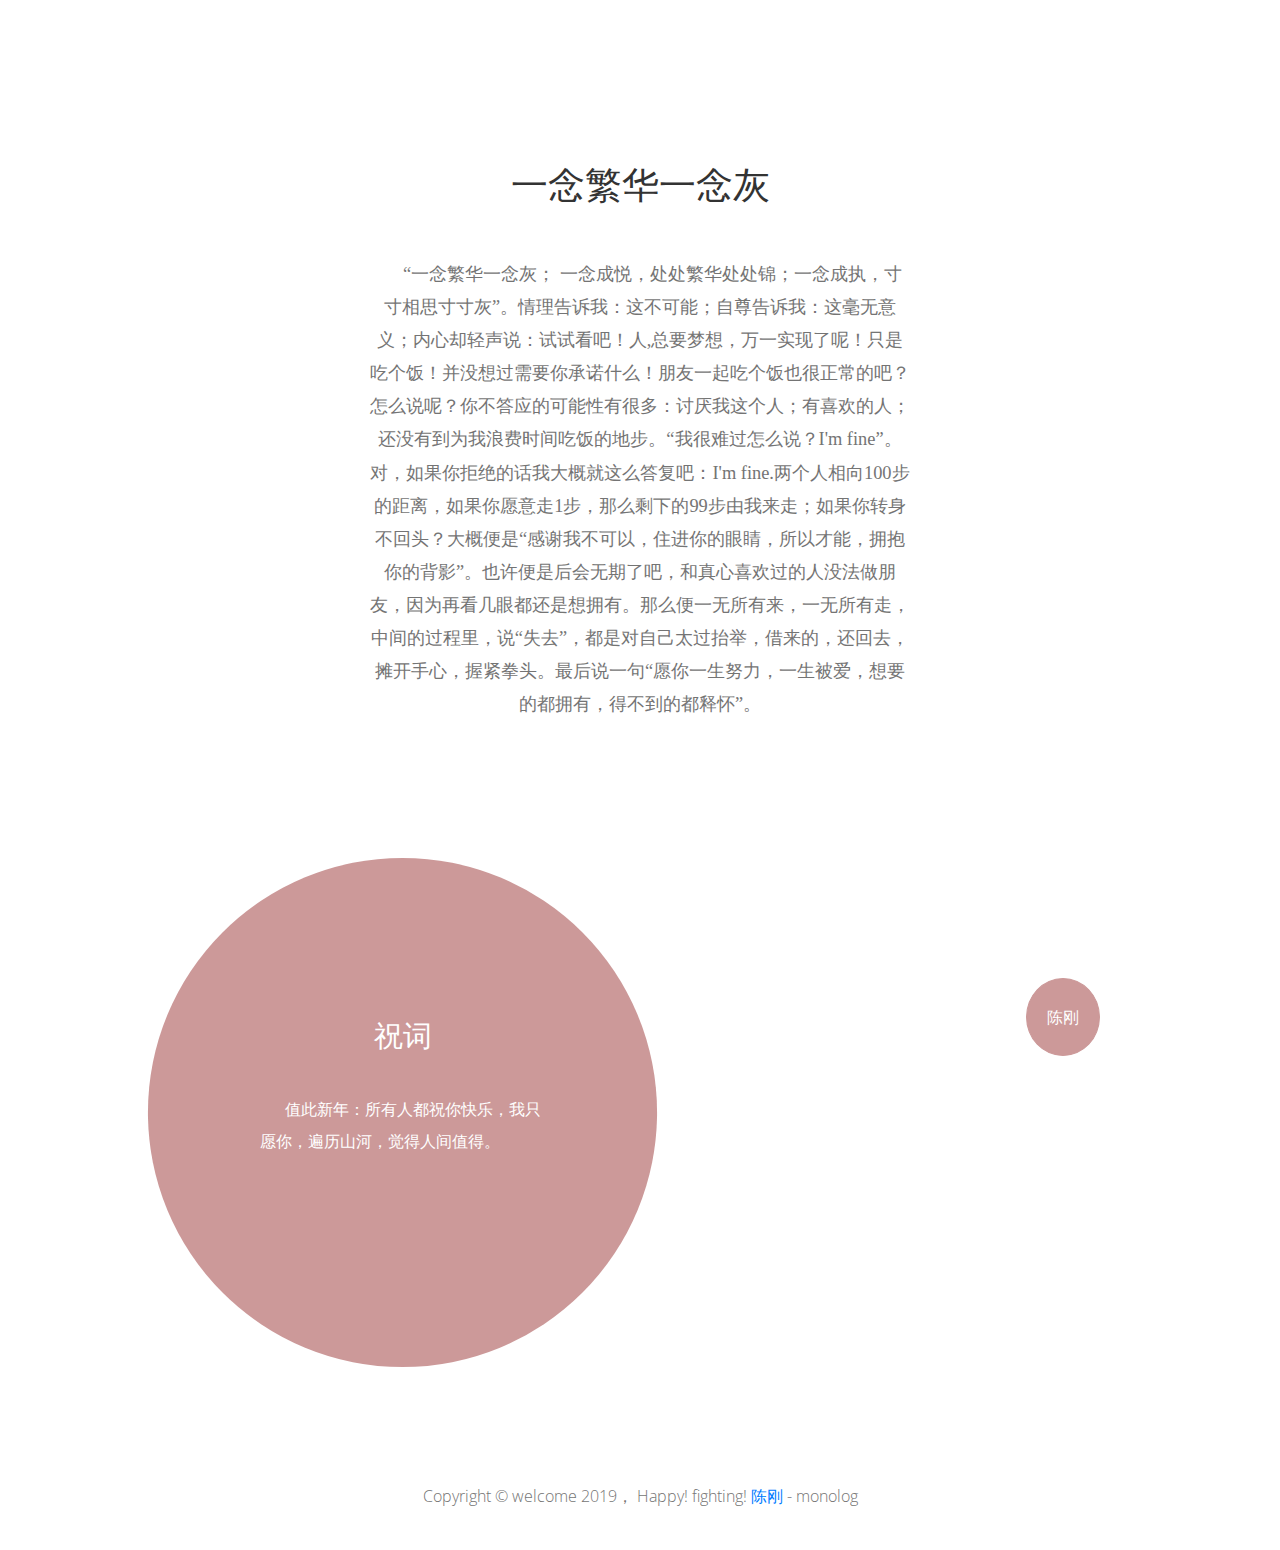
==== commit 5b409be9: "xiaowan" ====
--- a/index.html
+++ b/index.html
@@ -5,7 +5,7 @@
   <meta charset="utf-8">
   <meta name="viewport" content="width=device-width, initial-scale=1">
 
-  <title>im-ni4</title>
+  <title>XiaoWan</title>
 
   <script>
     // detect IE8 and above, and edge
@@ -25,167 +25,134 @@
 
 </head>
 
+
 <body>
 
-  <!-- Loader -->
-  <div id="loader-wrapper">
-    <div id="loader"></div>
-    <div class="loader-section section-left"></div>
-    <div class="loader-section section-right"></div>
-  </div>
-
-  <div class="container">
-    <div class="tm-top-bar"></div>
-
-    <!-- Welcome section -->
-    <section class="tm-welcome">
-
-      <div class="tm-welcome-left">
-        <!-- Logo -->
-        <div class="tm-logo">
-          <h1 class="tm-site-name font-kaiti">邀请函</h1>
-        </div>
-        <div class="tm-welcome-content">
-          <!-- fa icons -->
-          <div class="tm-welcome-icons-container">
-            <i class="fas fa-crown fa-5x tm-welcome-icon"></i>
-            <i class="fas fa-heart fa-5x tm-welcome-icon"></i>
-          </div>
-
-          <h2 class="tm-mb-25">Simple HTML Page</h2>
-          <p class="tm-font-big"><a rel="nofollow" href="#/tm-519-beauty" target="_parent">The Beauty CSS Template</a> is a clean and simple web page layout. You can edit and use this template for your website. Please spread a word about <a href="#" target="_blank">templatemo</a> and it is going to be helpful. Thank you.</p>
-          <a href="#" class="tm-welcome-link tm-font-big">Continue...</a>
-        </div>
-      </div>
-      <div class="tm-welcome-right"></div>
-
-    </section>
-    <div class="tm-bar-2"></div>
-
-    <section class="row tm-section-mb tm-section-2">
-      <div class="col-md-12 tm-section-2-inner">
-        <div class="tm-section-2-left">
-              <div class="tm-img-container tm-img-container-1"></div>
-              <div class="tm-img-container tm-img-container-2"></div>
-        </div>
-        <div class="tm-section-2-right tm-bg-primary">
-          <div class="tm-section-2-text">
-            <h2 class="tm-section-2-header tm-mb-45">Let's get social!</h2>
-            <p>Aliquam facilisis in orci et mattis. Duis et sem sit amet nibh euismod cursus. In sit amet metus purus. Sed tristique efficitur imperdiet. Proin ornare a nibh a tristique. Lorem ipsum dolor sit amet, consectetur adipiscing elit.</p>
-            <p class="tm-p-ml">Nulla rutrum purus vitae vulputate tincidunt. Suspendisse eget mi justo. Ut in erat nec odio volutpat lacinia ac a quam. 
-            		<br><br>Integer pretium dapibus tellus vitae pretium. Nulla molestie lectus in viverra dignissim.</p>
-          </div>
-        </div>
-      </div>
-    </section>
-
-    <section class="row tm-section-3">
-      <div class="col-md-12 tm-section-3-inner">
-        <div class="tm-section-3-left tm-bg-primary">
-          <div class="tm-section-3-text">
-            <i class="fas fa-users fa-5x tm-welcome-icon d-block text-center ml-0"></i>
-            <h2 class="tm-section-3-header tm-mb-35">Opportunities</h2>
-            <p>Praesent ac bibendum tortor, mollis interdum nisl. Integer egestas nec lectus fringilla consectetur. Nullam tempus ante ligula.</p>
-            <a href="#" class="d-block tm-welcome-link">Continue...</a>
-          </div>
-        </div>
-        <div class="tm-section-3-right">
-          <div class="tm-img-container tm-img-container-3"></div>
-        </div>
-      </div>
+<!-- Loader -->
+<div id="loader-wrapper">
+  <div id="loader"></div>
+  <div class="loader-section section-left"></div>
+  <div class="loader-section section-right"></div>
+</div>
+
+<div class="container">
+  <div class="tm-top-bar"></div>
+
+  <!-- Welcome section -->
+  <section class="tm-welcome">
+
+    <div class="tm-welcome-left">
+      <!-- Logo -->
+      <div class="tm-logo">
+        <h1 class="tm-site-name font-kaiti">阚婉婉</h1>
+      </div>
+      <div class="tm-welcome-content">
+        <!-- fa icons -->
+        <div class="tm-welcome-icons-container">
+          <i class="fas fa-crown fa-5x tm-welcome-icon"></i>
+          <i class="fas fa-heart fa-5x tm-welcome-icon"></i>
+        </div>
+
+        <p class="tm-font-big font-kaiti indentation">你好！其实当我以“你好”开始时，你大概也能明白，我确实是不知道怎么开始说出这段话的。如果直白一些的话：在除夕和初一的这两天里，<strong>真的很想</strong>和你见个面，吃个饭，或者是聊聊天也好。时间你定，地点你选。倘若侥幸能得到你的同意，大概我上世是做了拯救世界的事情了吧！>_<</p>
+      </div>
+    </div>
+    <div class="tm-welcome-right"></div>
+
+  </section>
+  <div class="tm-bar-2"></div>
+
+  <section class="row tm-section-mb tm-section-2">
+    <div class="col-md-12 tm-section-2-inner">
+      <div class="tm-section-2-left">
+        <div class="tm-img-container tm-img-container-1"></div>
+        <div class="tm-img-container tm-img-container-2"></div>
+      </div>
+      <div class="tm-section-2-right tm-bg-primary">
+        <div class="tm-section-2-text">
+          <h2 class="tm-section-2-header tm-mb-45 font-kaiti">众生皆草木，唯你是青山!</h2>
+          <p class="font-kaiti indentation">以我对你的了解...... (⊙o⊙)…，我好像对你都不怎么了解 ^_^ ，你看这是你的错吧？你在聊天时对文字数量的严格要求、精确控制导致的结果。->_->  而且你一定是一个调皮贪玩的孩子，会丢下我自己偷偷的跑去玩的那种，你知道我在你没有回复的消息的时候要用多大的意志力才控制住自己没有寻人启事的吗？说起来你可能不信，是意念涓滴成河的那种。只知道你是个漂亮的小姐姐，让许多人愿许以偏爱，尽余生之慷慨的那种漂亮。想到这里也就释怀了，到哪里你这样漂亮的孩子都会被当成公主的吧？怎么会有人忍心欺负你呢？</p>
+        </div>
+      </div>
+    </div>
+  </section>
+
+  <section class="row tm-section-3">
+    <div class="col-md-12 tm-section-3-inner">
+      <div class="tm-section-3-left tm-bg-primary">
+        <div class="tm-section-3-text">
+          <i class="fas fa-users fa-5x tm-welcome-icon d-block text-center ml-0"></i>
+          <h2 class="tm-section-3-header tm-mb-35 font-kaiti">怒马鲜衣</h2>
+          <p class="font-kaiti indentation">自命不凡，无足轻重，大概说的就是我这种人吧，一分孤傲，一分偏执，一分认真，一分沉默，三分独自安好。“如果我不曾遇见你，我本可以忍受孤独的”。认识你之后，In me the tiger sniffs the rose.或许有一些东西是我一直强行送给你的，而我不曾问过你是否想要，盲目自信地送给你，但我只知道这些东西我从不轻易给别人。就算你不要,我还是要给给看。</p>
+        </div>
+      </div>
+      <div class="tm-section-3-right">
+        <div class="tm-img-container tm-img-container-3"></div>
+      </div>
+    </div>
   </section>
 
   <section class="row tm-section-pt tm-section-pb">
     <div class="col-md-6 mx-auto text-center">
-      <h2 class="tm-text-dark tm-mb-50">THE COMMUNITY</h2>
-      <p class="tm-text-light-dark tm-font-big">Quisque venenatis lectus vitae massa rhoncus, ut ultricies tortor rhoncus. Donec lacinia elit dio, eget elementum sapien tempor at. Suspendisse potenti. Phasellus feugiat massa eget nunc auctor semper.</p>
-    </div><div class="tlinks">Collect from <a href="http://www.cssmoban.com/"  title="网站模板">网站模板</a></div>
+      <h2 class="tm-text-dark tm-mb-50 font-kaiti">以梦为马</h2>
+      <p class="tm-text-light-dark tm-font-big font-kaiti indentation">“要把所有的夜归还给星河，把所有的春光归还给疏疏篱落，把所有的慵慵沉迷与不前，归还给过去的我。明日之我，胸中有丘壑，立马振山河”。大概所有男生都会有那么一个瞬间，发奋努力，抱负、事业、或者家庭。但那个瞬间多数是和喜欢的人有关。我也曾想过，带着你去一个美丽的城市生活，领略不一样的风景，过更精致的生活，当然故乡有故乡的美好，不是对你不尊重，只是想把更好的给你！“择一城终老，遇一人白首。挽一帘幽梦，许一世倾城。” 期许？！</p>
+    </div><div class="tlinks">home of <a href="http://monolog7.github.io/"  title="monolog">chengang</a></div>
   </section>
 
   <section class="row tm-section-pb">
     <div class="col-md-12 tm-bg-accent tm-gallery-pad tm-gallery-container mx-auto">
-      <h2 class="text-center tm-mb-45">Image Gallery</h2>
+      <h2 class="text-center tm-mb-45">prospect Gallery</h2>
       <div class="grid tm-gallery">
         <figure class="effect-lexi tm-gallery-item">
           <img src="img/img-01.jpg" alt="Image" class="">
           <figcaption>
-            <p>Orci varius natoque penatibus et magnis dis parturient montes.</p>
-          </figcaption>
-        </figure>
-        <figure class="effect-lexi tm-gallery-item">
-          <img src="img/img-02.jpg" alt="Image" class="">
-          <figcaption>
-            <p>Vivamus interdum a lectus non auctor. Aliquam placerat.</p>
-          </figcaption>
-        </figure>
-        <figure class="effect-lexi tm-gallery-item">
-          <img src="img/img-03.jpg" alt="Image" class="">
-          <figcaption>
-            <p>Maecenas quis risus sem. Fusce ac dolor in ipsum pretium.</p>
+            <p>晨钟暮鼓 安之若素</p>
           </figcaption>
         </figure>
         <figure class="effect-lexi tm-gallery-item">
           <img src="img/img-04.jpg" alt="Image" class="">
           <figcaption>
-            <p>In scelerisque tincidunt elit nec luctus. Curabitur.</p>
+            <p>面朝大海 春暖花开</p>
           </figcaption>
         </figure>
         <figure class="effect-lexi tm-gallery-item">
           <img src="img/img-05.jpg" alt="Image" class="">
           <figcaption>
-            <p>Nulla molestie lectus in viverra dignissim. Donec aliquam.</p>
+            <p>我词穷了，随你怎么想，都可以</p>
           </figcaption>
         </figure>
-        <figure class="effect-lexi tm-gallery-item">
-          <img src="img/img-06.jpg" alt="Image" class="">
-          <figcaption>
-            <p>Nullam sagittis leo vitae mi ultricies, sed vestibulum libero.</p>
-          </figcaption>
-        </figure>
-      </div>
-    </div>
+      </div>
+    </div>
+  </section>
+
+  <section class="row tm-section-pt tm-section-pb">
+    <div class="col-md-6 mx-auto text-center">
+      <h2 class="tm-text-dark tm-mb-50 font-kaiti">一念繁华一念灰</h2>
+      <p class="tm-text-light-dark tm-font-big font-kaiti indentation">“一念繁华一念灰； 一念成悦，处处繁华处处锦；一念成执，寸寸相思寸寸灰”。情理告诉我：这不可能；自尊告诉我：这毫无意义；内心却轻声说：试试看吧！人,总要梦想，万一实现了呢！只是吃个饭！并没想过需要你承诺什么！朋友一起吃个饭也很正常的吧？怎么说呢？你不答应的可能性有很多：讨厌我这个人；有喜欢的人；还没有到为我浪费时间吃饭的地步。“我很难过怎么说？I'm fine”。对，如果你拒绝的话我大概就这么答复吧：I'm fine.两个人相向100步的距离，如果你愿意走1步，那么剩下的99步由我来走；如果你转身不回头？大概便是“感谢我不可以，住进你的眼睛，所以才能，拥抱你的背影”。也许便是后会无期了吧，和真心喜欢过的人没法做朋友，因为再看几眼都还是想拥有。那么便一无所有来，一无所有走，中间的过程里，说“失去”，都是对自己太过抬举，借来的，还回去，摊开手心，握紧拳头。最后说一句“愿你一生努力，一生被爱，想要的都拥有，得不到的都释怀”。</p>
+    </div><div class="tlinks">home of <a href="http://monolog7.github.io/"  title="monolog">chengang</a></div>
   </section>
 
   <section class="row">
     <div class="col-md-7 d-flex tm-contact-left-col">
       <div class="tm-bg-primary tm-contact-left">
         <div class="tm-contact-left-inner">
-          <h2 class="text-center tm-mb-40 tm-contact-header">HERE WE ARE</h2>
-          <p class="tm-line-height-2 mb-5">Etiam congue tempor risus, id porta massa laoreet at. Nunc risus elit, porttitor sit amet sem.</p>
-          <div class="mb-2 tm-font-normal">
-            Tel: <a href="tel:0900900990" class="mt-5 tm-contact-link">090-090-0990</a>
-          </div>
-          <div class="mb-2 tm-font-normal">
-            Fax: <a href="tel:0800800880" class="tm-contact-link">080-080-0880</a>
-          </div>
-          <div class="mb-2 tm-font-normal">
-            Email: <a href="mailto:info@company.com" class="tm-contact-link">info@company.com</a>
-          </div>
+          <h2 class="text-center tm-mb-40 tm-contact-header font-kaiti">祝词</h2>
+          <p class="tm-line-height-2 mb-5 font-kaiti indentation">值此新年：所有人都祝你快乐，我只愿你，遍历山河，觉得人间值得。</p>
         </div>
       </div>
     </div>
     <div class="col-md-4">
       <form action="#" method="post" class="tm-contact-form">
-        <div class="form-group mb-4">
-          <input type="text" id="contact_name" name="contact_name" class="form-control" placeholder="Name" required/>
-        </div>
-        <div class="form-group mb-4">
-          <input type="email" id="contact_email" name="contact_email" class="form-control" placeholder="Email" required/>
-        </div>
-        <div class="form-group mb-4">
-          <textarea rows="6" id="contact_message" name="contact_message" class="form-control" placeholder="Message" required></textarea>
-        </div>
         <div class="form-group mb-0">
-          <button type="submit" class="btn btn-primary tm-btn-round tm-fl-right">Send</button>
+          <button class="btn btn-primary tm-btn-round tm-fl-right">陈刚</button>
         </div>
       </form>
     </div>
   </section>
 
   <footer class="pt-4 pb-4">
-    <p class="text-center tm-text-light-dark">Copyright &copy; welcome 2019 , Happy! Fighting!
-
-      <a href="http://im-ni4.github.io" target="_blank" title="im-ni4">陈刚</a> - im-ni4 <!--<a href="http://www.cssmoban.com/" title="网页模板" target="_blank">网页模板</a>--></p>
+    <p class="text-center tm-text-light-dark">Copyright &copy; welcome 2019， Happy!
+
+      fighting! <a href="http://monolog7.github.io/" target="_blank" title="monolog"> 陈刚 </a> - monolog </p>
   </footer>
 
 </div> <!-- container -->
@@ -201,31 +168,31 @@
       slidesToShow: 4,
       slidesToScroll: 2,
       responsive: [
-      {
-        breakpoint: 991,
-        settings: {
-          slidesToShow: 3,
-          slidesToScroll: 2
+        {
+          breakpoint: 991,
+          settings: {
+            slidesToShow: 3,
+            slidesToScroll: 2
+          }
+        },
+        {
+          breakpoint: 767,
+          settings: {
+            slidesToShow: 2,
+            slidesToScroll: 1
+          }
+        },
+        {
+          breakpoint: 480,
+          settings: {
+            slidesToShow: 1,
+            slidesToScroll: 1
+          }
         }
-      },
-      {
-        breakpoint: 767,
-        settings: {
-          slidesToShow: 2,
-          slidesToScroll: 1
-        }
-      },
-      {
-        breakpoint: 480,
-        settings: {
-          slidesToShow: 1,
-          slidesToScroll: 1
-        }
-      }
-      // You can unslick at a given breakpoint now by adding:
-      // settings: "unslick"
-      // instead of a settings object
-    ]
+        // You can unslick at a given breakpoint now by adding:
+        // settings: "unslick"
+        // instead of a settings object
+      ]
     });
   });
 
--- a/css/templatemo-style.css
+++ b/css/templatemo-style.css
@@ -148,12 +148,12 @@
 }
 
 .tm-img-container-1 {
-  background-image: url(../img/green-tree-red-cup.jpg);
+  background-image: url(../img/heshan-01.jpg);
   background-position: top center;
 }
 
 .tm-img-container-2 {
-  background-image: url(../img/girl-01.jpg);
+  background-image: url(../img/qiqiu-01.jpg);
   background-position: top center;
   margin-left: 8px;
 }
--- a/css/mystyle.css
+++ b/css/mystyle.css
@@ -1,3 +1,2 @@
-.font-kaiti{
-    font-family: "KaiTi";
-}+.font-kaiti { font-family: "KaiTi"; }
+.indentation { text-indent: 25px; }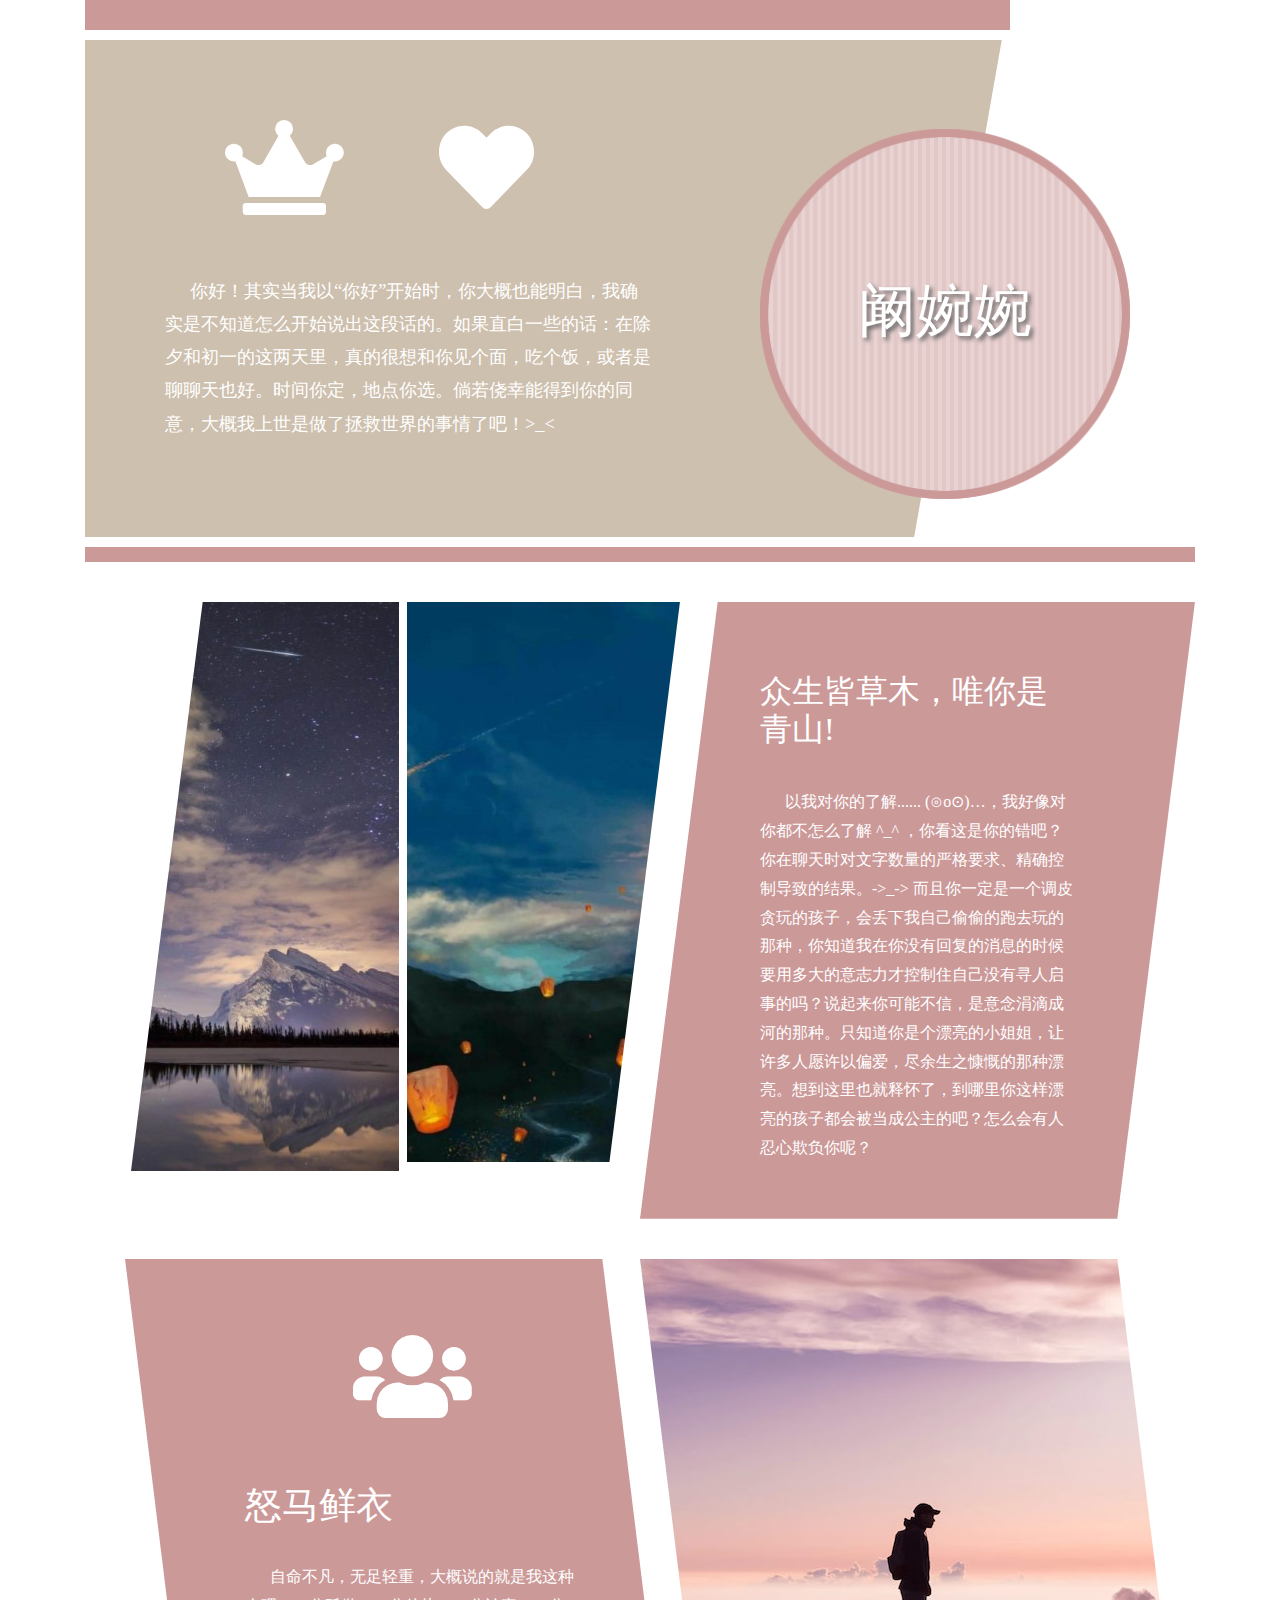
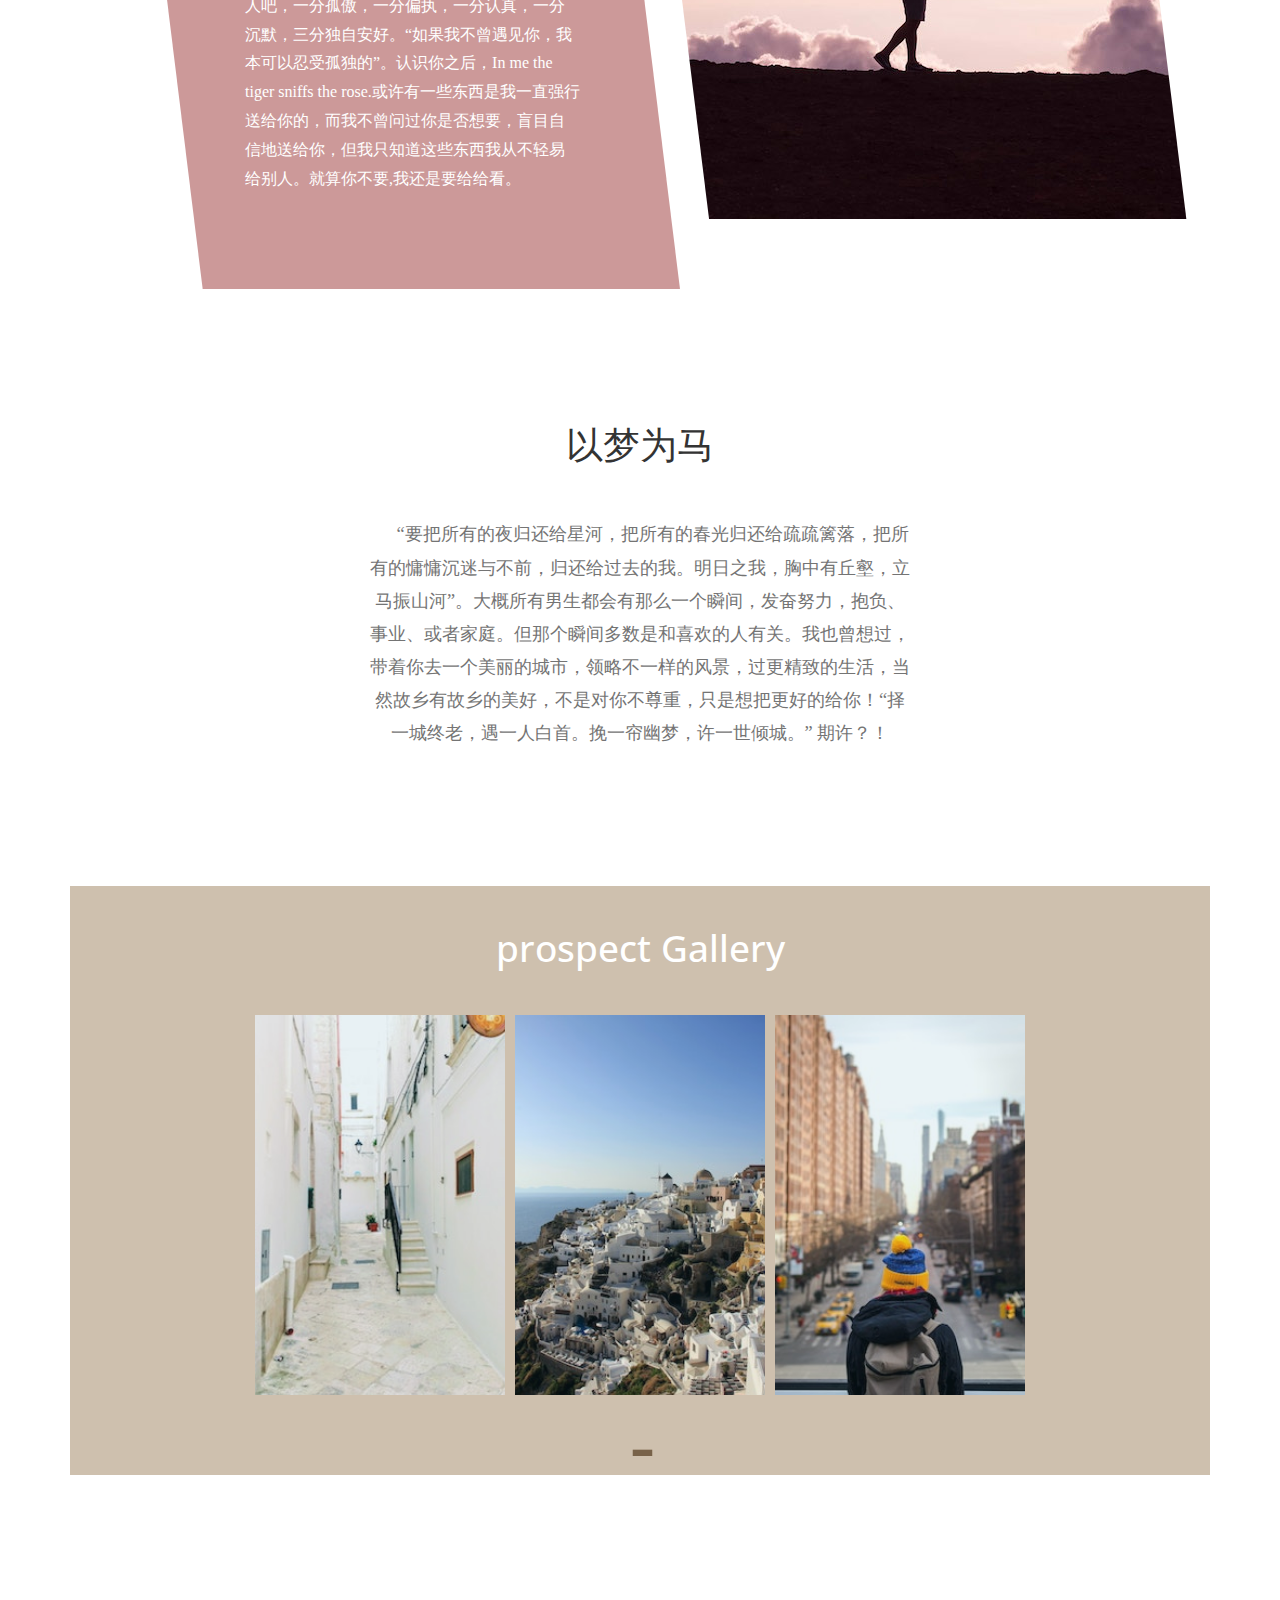
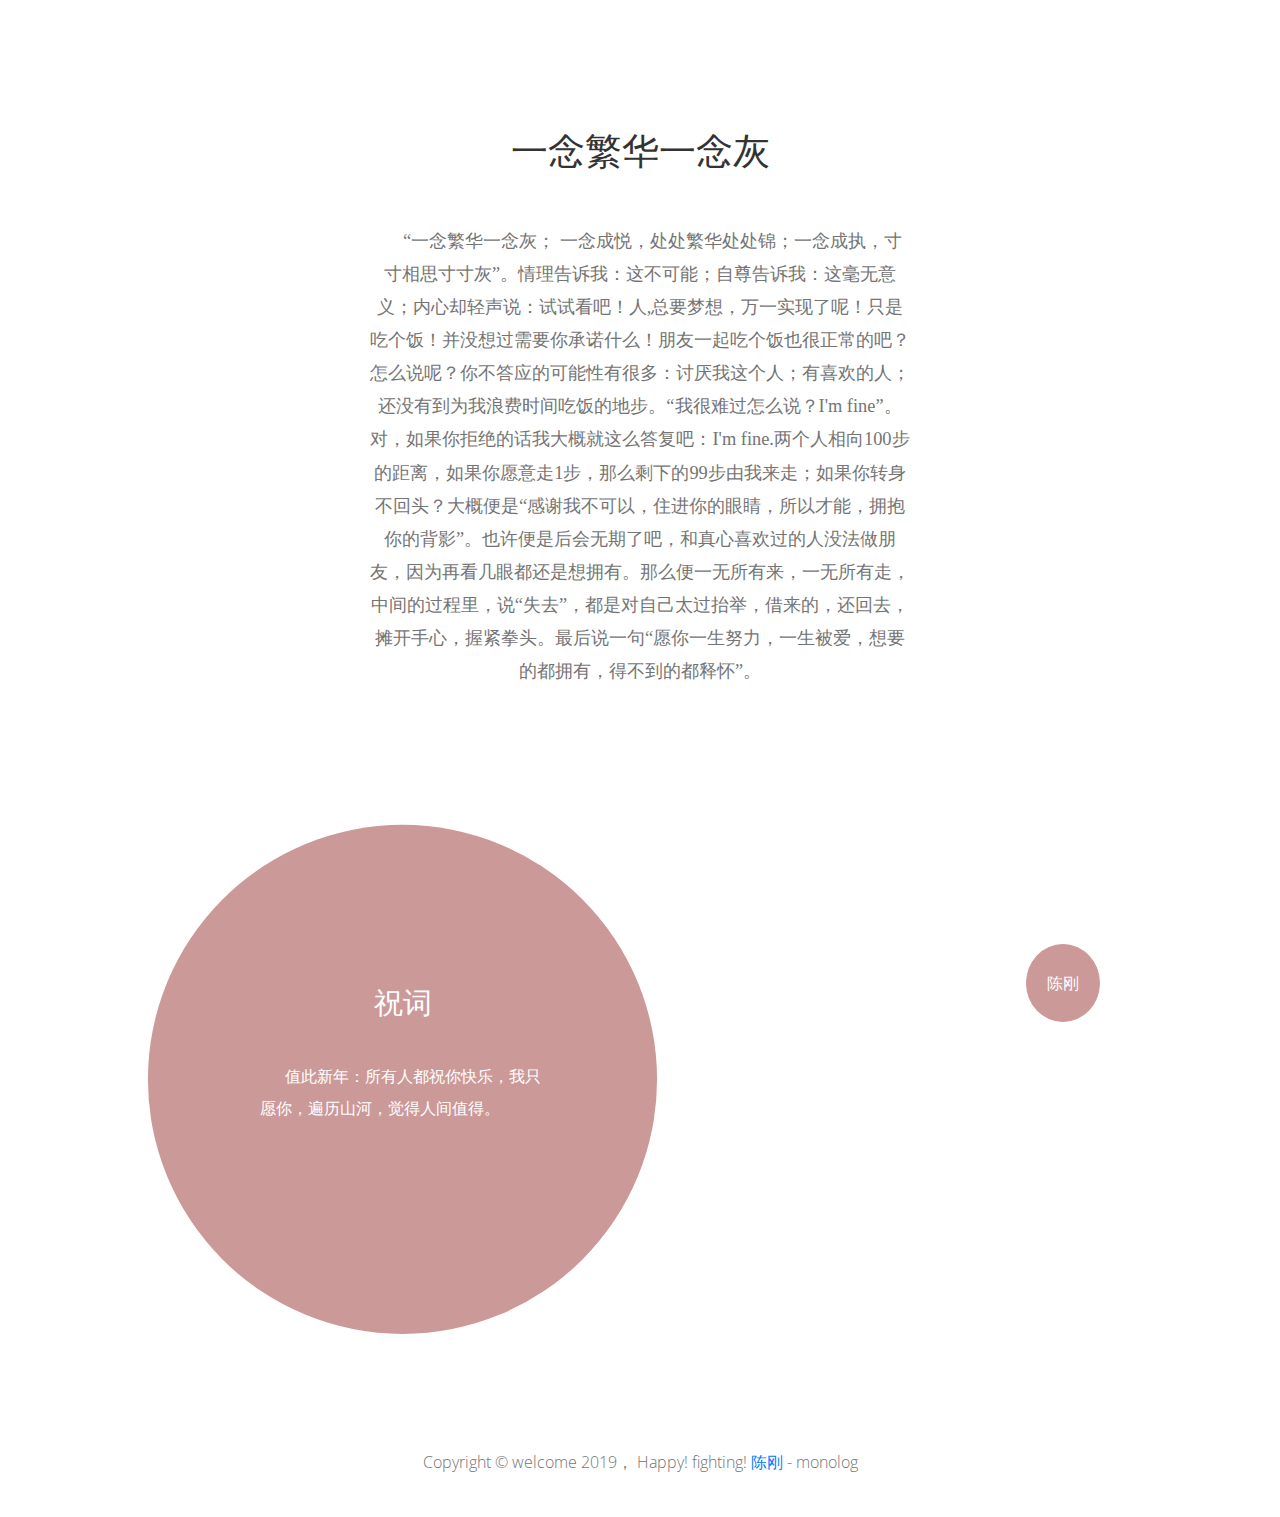
==== commit 61349b56: "文字内容修改" ====
--- a/index.html
+++ b/index.html
@@ -94,7 +94,7 @@
   <section class="row tm-section-pt tm-section-pb">
     <div class="col-md-6 mx-auto text-center">
       <h2 class="tm-text-dark tm-mb-50 font-kaiti">以梦为马</h2>
-      <p class="tm-text-light-dark tm-font-big font-kaiti indentation">“要把所有的夜归还给星河，把所有的春光归还给疏疏篱落，把所有的慵慵沉迷与不前，归还给过去的我。明日之我，胸中有丘壑，立马振山河”。大概所有男生都会有那么一个瞬间，发奋努力，抱负、事业、或者家庭。但那个瞬间多数是和喜欢的人有关。我也曾想过，带着你去一个美丽的城市生活，领略不一样的风景，过更精致的生活，当然故乡有故乡的美好，不是对你不尊重，只是想把更好的给你！“择一城终老，遇一人白首。挽一帘幽梦，许一世倾城。” 期许？！</p>
+      <p class="tm-text-light-dark tm-font-big font-kaiti indentation">“要把所有的夜归还给星河，把所有的春光归还给疏疏篱落，把所有的慵慵沉迷与不前，归还给过去的我。明日之我，胸中有丘壑，立马振山河”。大概所有男生都会有那么一个瞬间，发奋努力，抱负、事业、或者家庭。但那个瞬间多数是和喜欢的人有关。我也曾想过，带着你去一个美丽的城市，领略不一样的风景，过更精致的生活，当然故乡有故乡的美好，不是对你不尊重，只是想把更好的给你！“择一城终老，遇一人白首。挽一帘幽梦，许一世倾城。” 期许？！</p>
     </div><div class="tlinks">home of <a href="http://monolog7.github.io/"  title="monolog">chengang</a></div>
   </section>
 
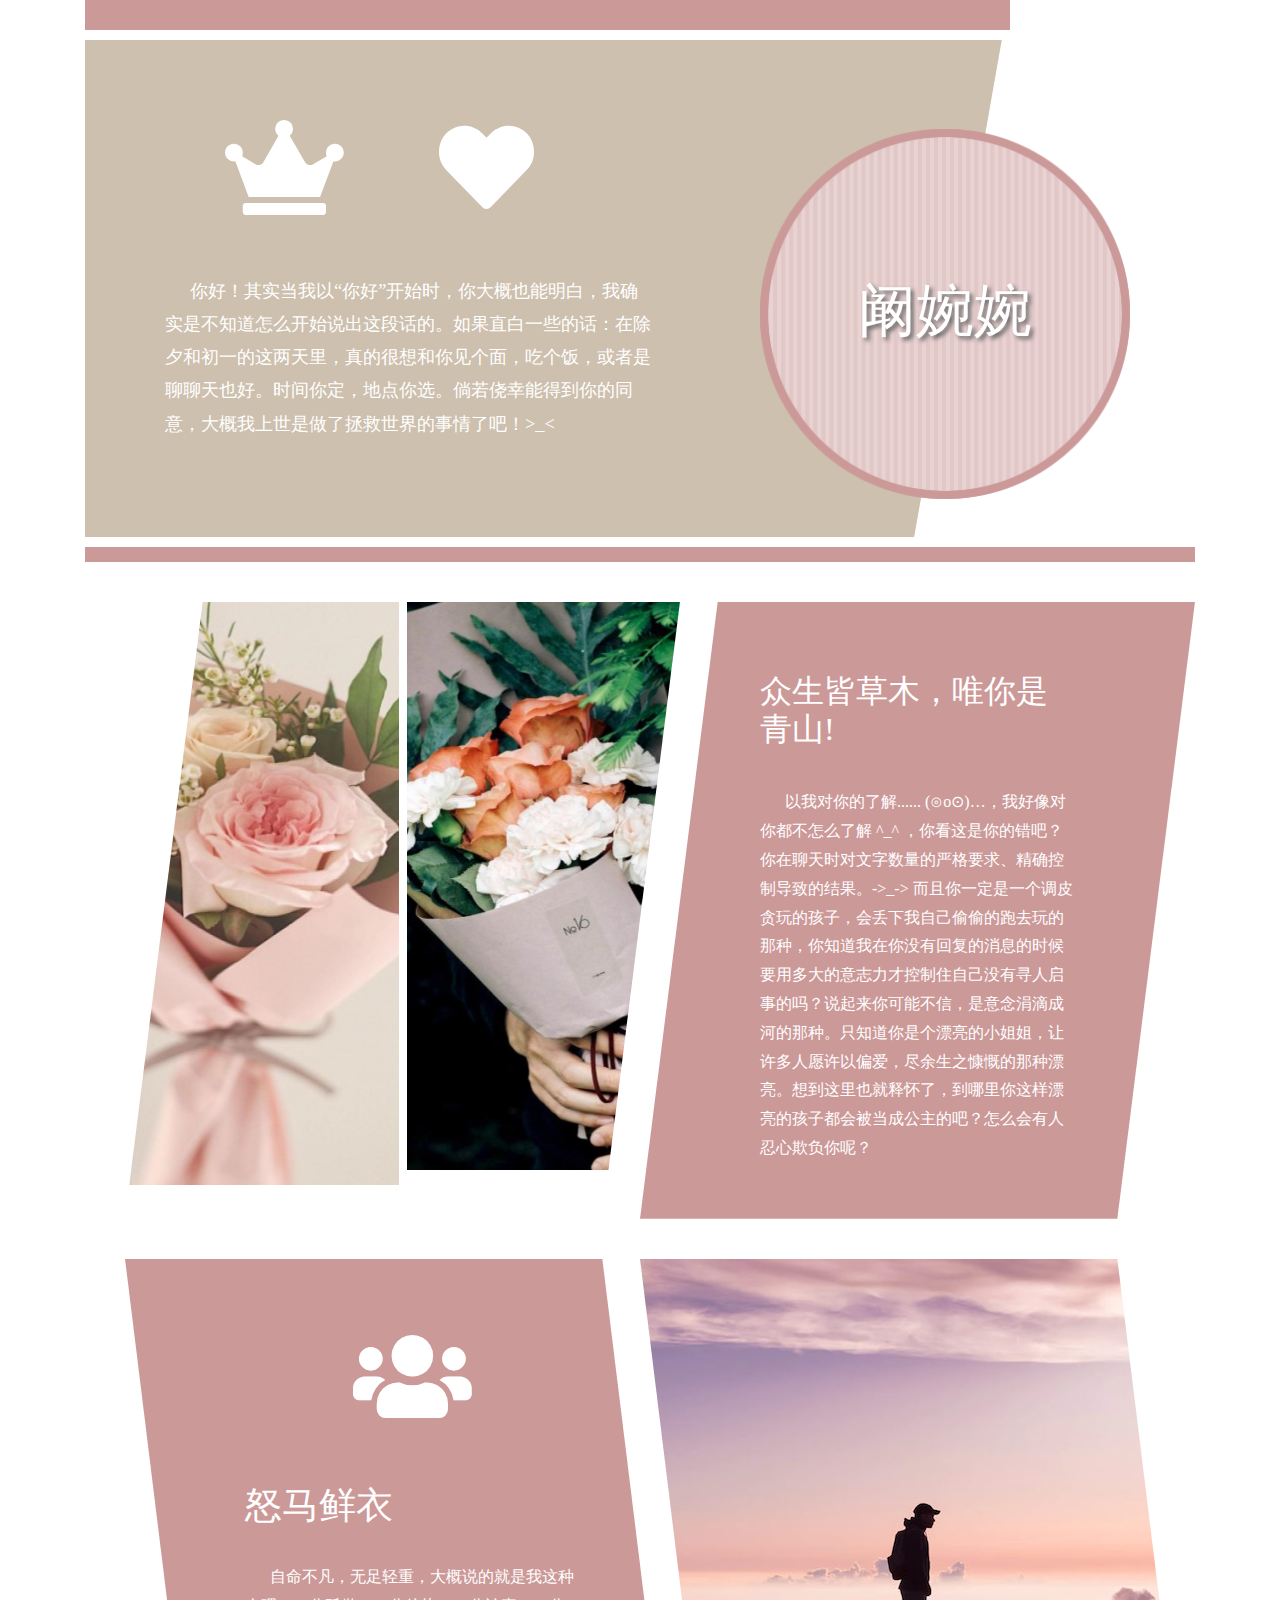
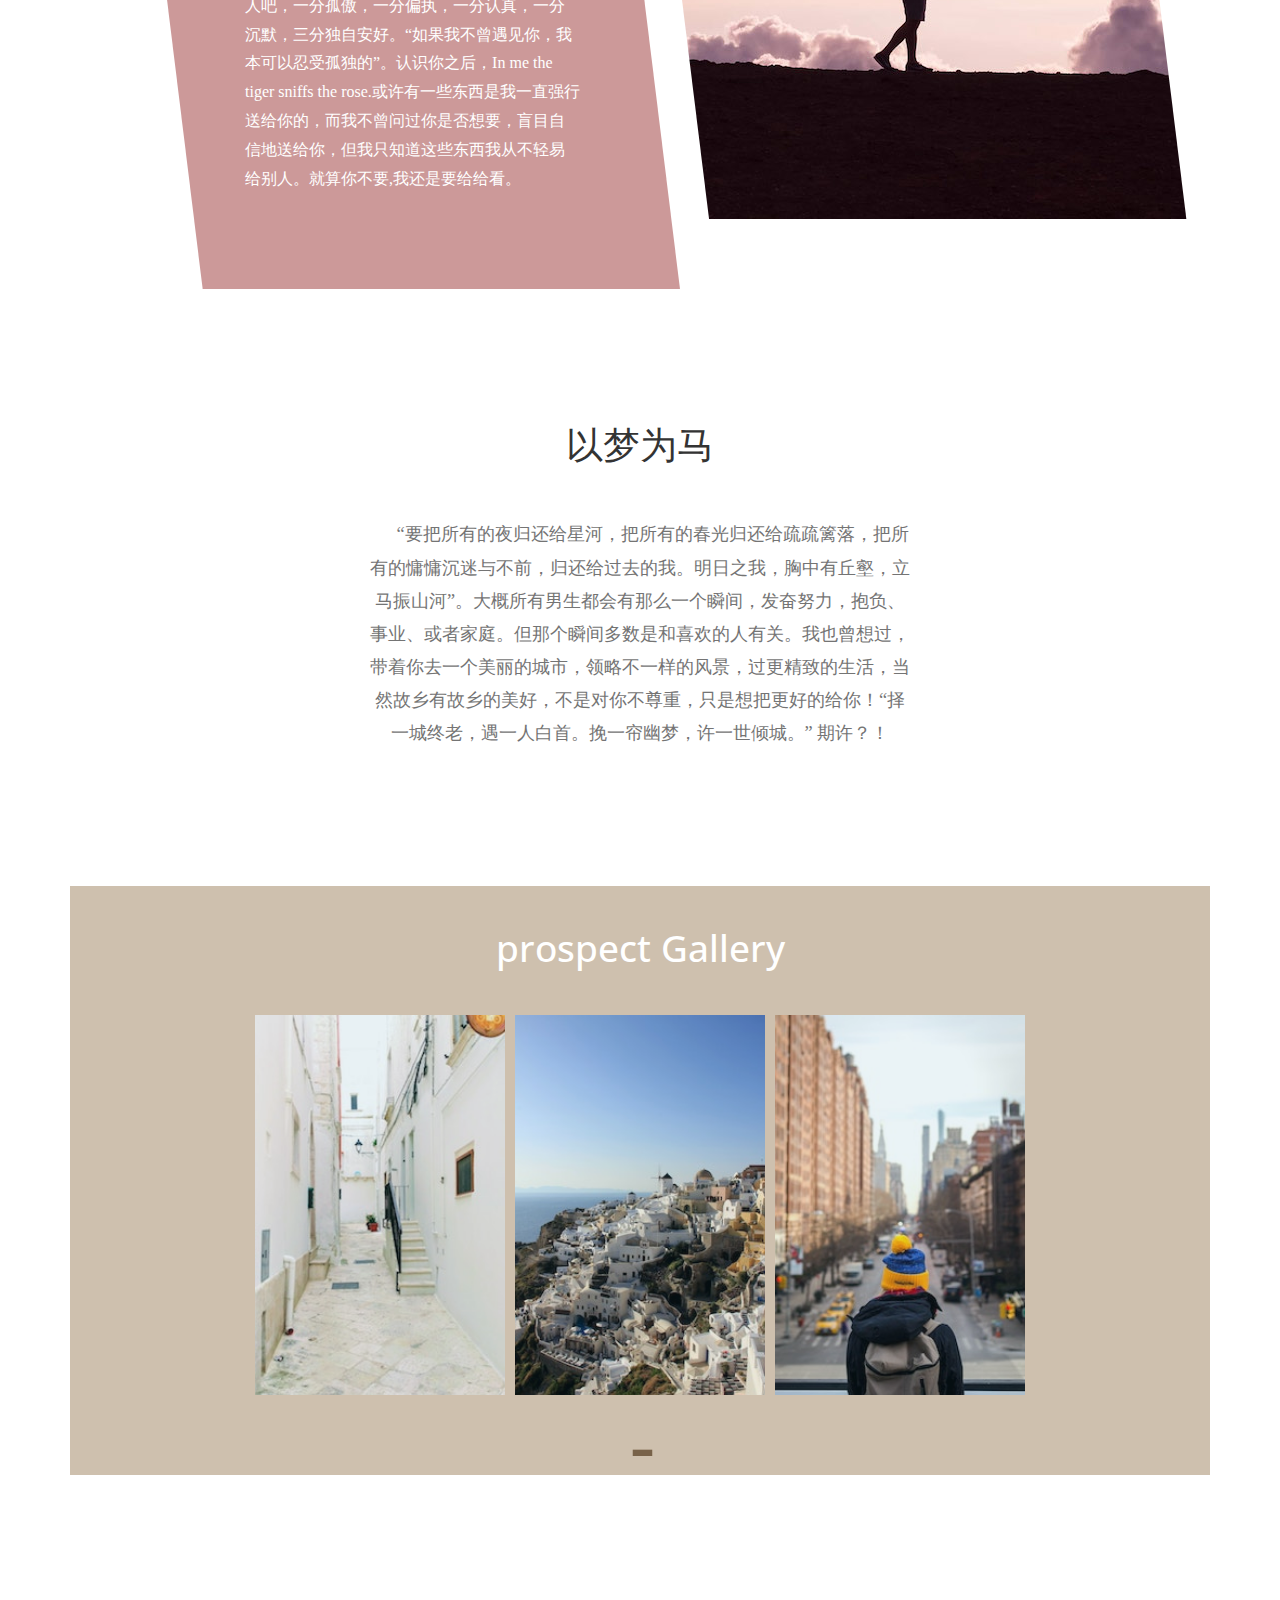
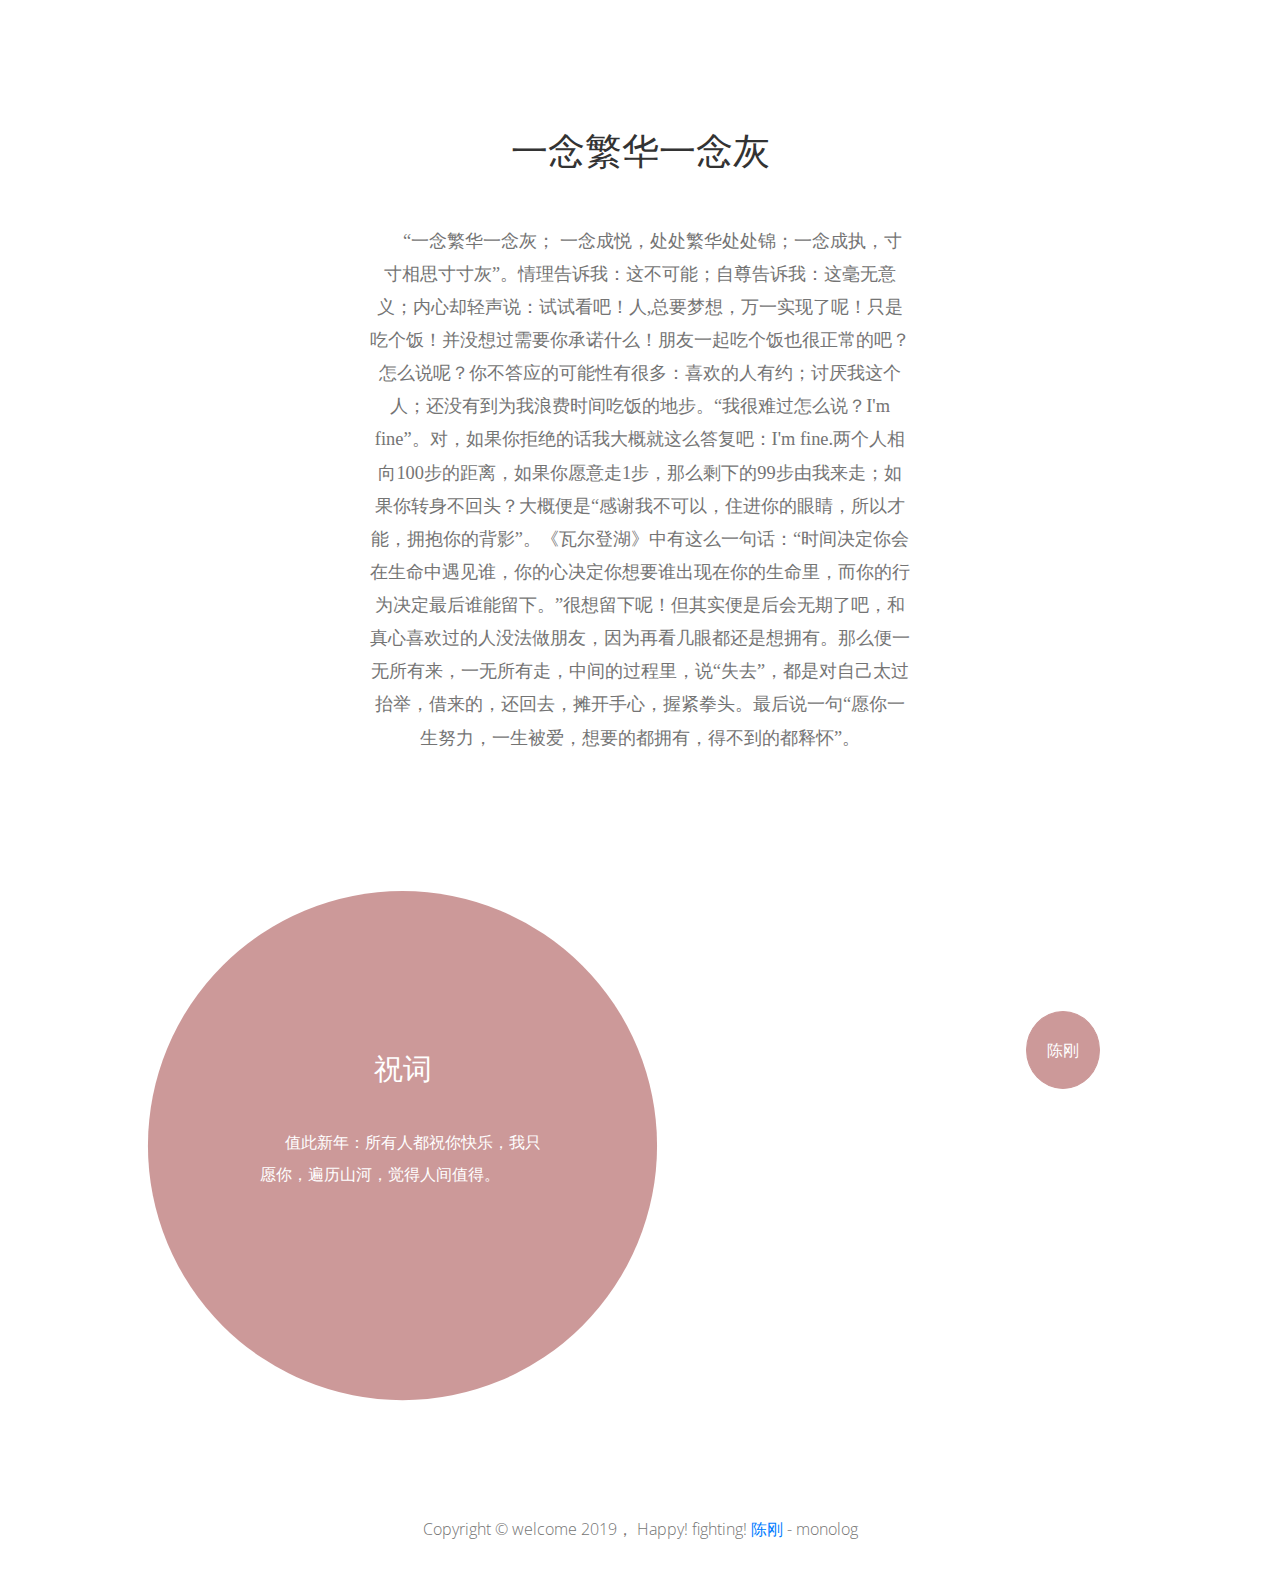
==== commit 58417da0: "modify" ====
--- a/index.html
+++ b/index.html
@@ -127,7 +127,7 @@
   <section class="row tm-section-pt tm-section-pb">
     <div class="col-md-6 mx-auto text-center">
       <h2 class="tm-text-dark tm-mb-50 font-kaiti">一念繁华一念灰</h2>
-      <p class="tm-text-light-dark tm-font-big font-kaiti indentation">“一念繁华一念灰； 一念成悦，处处繁华处处锦；一念成执，寸寸相思寸寸灰”。情理告诉我：这不可能；自尊告诉我：这毫无意义；内心却轻声说：试试看吧！人,总要梦想，万一实现了呢！只是吃个饭！并没想过需要你承诺什么！朋友一起吃个饭也很正常的吧？怎么说呢？你不答应的可能性有很多：讨厌我这个人；有喜欢的人；还没有到为我浪费时间吃饭的地步。“我很难过怎么说？I'm fine”。对，如果你拒绝的话我大概就这么答复吧：I'm fine.两个人相向100步的距离，如果你愿意走1步，那么剩下的99步由我来走；如果你转身不回头？大概便是“感谢我不可以，住进你的眼睛，所以才能，拥抱你的背影”。也许便是后会无期了吧，和真心喜欢过的人没法做朋友，因为再看几眼都还是想拥有。那么便一无所有来，一无所有走，中间的过程里，说“失去”，都是对自己太过抬举，借来的，还回去，摊开手心，握紧拳头。最后说一句“愿你一生努力，一生被爱，想要的都拥有，得不到的都释怀”。</p>
+      <p class="tm-text-light-dark tm-font-big font-kaiti indentation">“一念繁华一念灰； 一念成悦，处处繁华处处锦；一念成执，寸寸相思寸寸灰”。情理告诉我：这不可能；自尊告诉我：这毫无意义；内心却轻声说：试试看吧！人,总要梦想，万一实现了呢！只是吃个饭！并没想过需要你承诺什么！朋友一起吃个饭也很正常的吧？怎么说呢？你不答应的可能性有很多：喜欢的人有约；讨厌我这个人；还没有到为我浪费时间吃饭的地步。“我很难过怎么说？I'm fine”。对，如果你拒绝的话我大概就这么答复吧：I'm fine.两个人相向100步的距离，如果你愿意走1步，那么剩下的99步由我来走；如果你转身不回头？大概便是“感谢我不可以，住进你的眼睛，所以才能，拥抱你的背影”。《瓦尔登湖》中有这么一句话：“时间决定你会在生命中遇见谁，你的心决定你想要谁出现在你的生命里，而你的行为决定最后谁能留下。”很想留下呢！但其实便是后会无期了吧，和真心喜欢过的人没法做朋友，因为再看几眼都还是想拥有。那么便一无所有来，一无所有走，中间的过程里，说“失去”，都是对自己太过抬举，借来的，还回去，摊开手心，握紧拳头。最后说一句“愿你一生努力，一生被爱，想要的都拥有，得不到的都释怀”。</p>
     </div><div class="tlinks">home of <a href="http://monolog7.github.io/"  title="monolog">chengang</a></div>
   </section>
 
--- a/css/templatemo-style.css
+++ b/css/templatemo-style.css
@@ -148,12 +148,12 @@
 }
 
 .tm-img-container-1 {
-  background-image: url(../img/heshan-01.jpg);
+  background-image: url(../img/flower-04.jpg);
   background-position: top center;
 }
 
 .tm-img-container-2 {
-  background-image: url(../img/qiqiu-01.jpg);
+  background-image: url(../img/flower-05.jpg);
   background-position: top center;
   margin-left: 8px;
 }
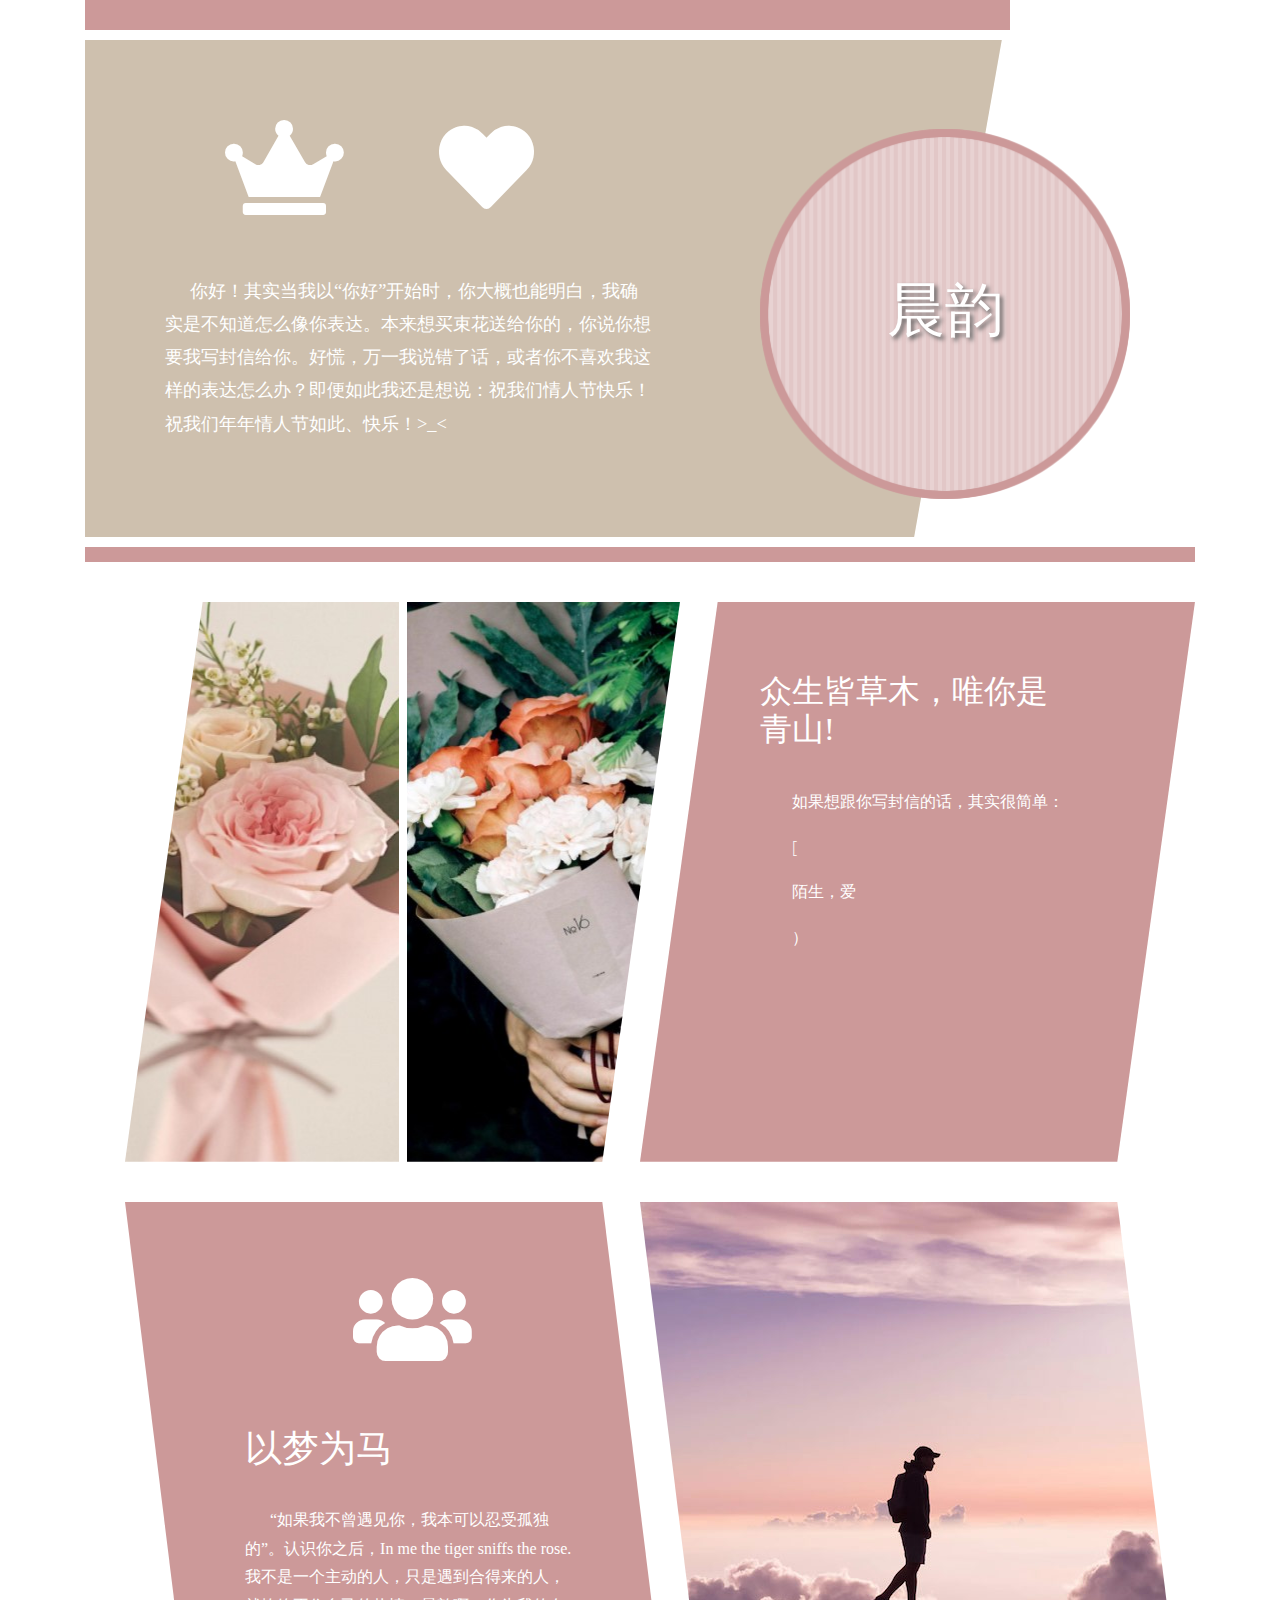
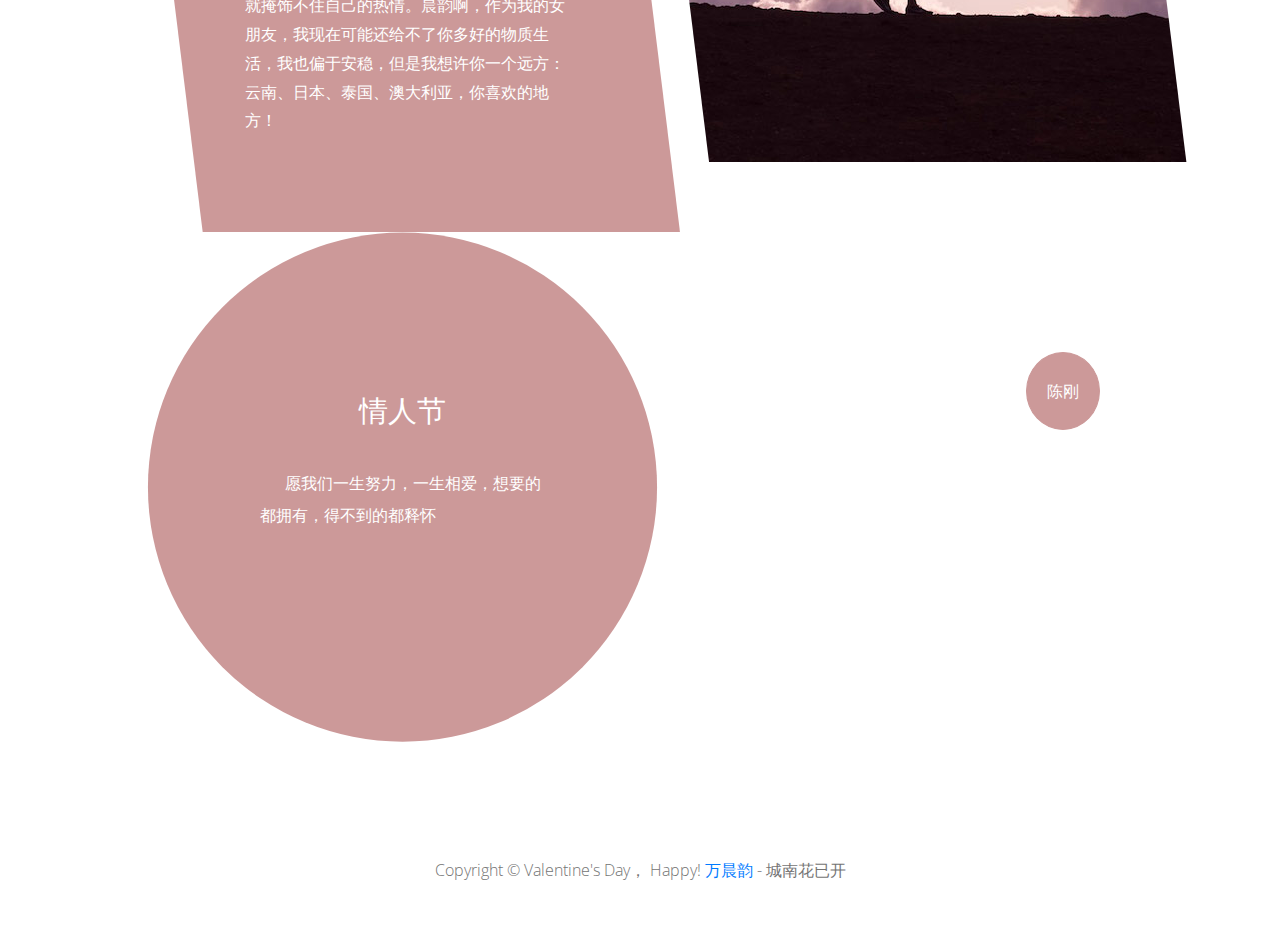
==== commit 67be54a2: "modifyForChenYun" ====
--- a/index.html
+++ b/index.html
@@ -5,7 +5,7 @@
   <meta charset="utf-8">
   <meta name="viewport" content="width=device-width, initial-scale=1">
 
-  <title>XiaoWan</title>
+  <title>晨韵</title>
 
   <script>
     // detect IE8 and above, and edge
@@ -44,7 +44,7 @@
     <div class="tm-welcome-left">
       <!-- Logo -->
       <div class="tm-logo">
-        <h1 class="tm-site-name font-kaiti">阚婉婉</h1>
+        <h1 class="tm-site-name font-kaiti">晨韵</h1>
       </div>
       <div class="tm-welcome-content">
         <!-- fa icons -->
@@ -53,7 +53,7 @@
           <i class="fas fa-heart fa-5x tm-welcome-icon"></i>
         </div>
 
-        <p class="tm-font-big font-kaiti indentation">你好！其实当我以“你好”开始时，你大概也能明白，我确实是不知道怎么开始说出这段话的。如果直白一些的话：在除夕和初一的这两天里，<strong>真的很想</strong>和你见个面，吃个饭，或者是聊聊天也好。时间你定，地点你选。倘若侥幸能得到你的同意，大概我上世是做了拯救世界的事情了吧！>_<</p>
+        <p class="tm-font-big font-kaiti indentation">你好！其实当我以“你好”开始时，你大概也能明白，我确实是不知道怎么像你表达。本来想买束花送给你的，你说你想要我写封信给你。好慌，万一我说错了话，或者你不喜欢我这样的表达怎么办？即便如此我还是想说：祝我们情人节快乐！祝我们年年情人节如此、快乐！>_<</p>
       </div>
     </div>
     <div class="tm-welcome-right"></div>
@@ -70,7 +70,10 @@
       <div class="tm-section-2-right tm-bg-primary">
         <div class="tm-section-2-text">
           <h2 class="tm-section-2-header tm-mb-45 font-kaiti">众生皆草木，唯你是青山!</h2>
-          <p class="font-kaiti indentation">以我对你的了解...... (⊙o⊙)…，我好像对你都不怎么了解 ^_^ ，你看这是你的错吧？你在聊天时对文字数量的严格要求、精确控制导致的结果。->_->  而且你一定是一个调皮贪玩的孩子，会丢下我自己偷偷的跑去玩的那种，你知道我在你没有回复的消息的时候要用多大的意志力才控制住自己没有寻人启事的吗？说起来你可能不信，是意念涓滴成河的那种。只知道你是个漂亮的小姐姐，让许多人愿许以偏爱，尽余生之慷慨的那种漂亮。想到这里也就释怀了，到哪里你这样漂亮的孩子都会被当成公主的吧？怎么会有人忍心欺负你呢？</p>
+          <p class="font-kaiti indentation" style="text-indent:2em">如果想跟你写封信的话，其实很简单：</p>
+          <p style="text-indent:2em">[</p>
+          <p class="font-kaiti indentation" style="text-indent:2em">陌生，爱<br/>
+          <p style="text-indent:2em"> ）<br/></p>
         </div>
       </div>
     </div>
@@ -81,8 +84,8 @@
       <div class="tm-section-3-left tm-bg-primary">
         <div class="tm-section-3-text">
           <i class="fas fa-users fa-5x tm-welcome-icon d-block text-center ml-0"></i>
-          <h2 class="tm-section-3-header tm-mb-35 font-kaiti">怒马鲜衣</h2>
-          <p class="font-kaiti indentation">自命不凡，无足轻重，大概说的就是我这种人吧，一分孤傲，一分偏执，一分认真，一分沉默，三分独自安好。“如果我不曾遇见你，我本可以忍受孤独的”。认识你之后，In me the tiger sniffs the rose.或许有一些东西是我一直强行送给你的，而我不曾问过你是否想要，盲目自信地送给你，但我只知道这些东西我从不轻易给别人。就算你不要,我还是要给给看。</p>
+          <h2 class="tm-section-3-header tm-mb-35 font-kaiti">以梦为马</h2>
+          <p class="font-kaiti indentation">“如果我不曾遇见你，我本可以忍受孤独的”。认识你之后，In me the tiger sniffs the rose.我不是一个主动的人，只是遇到合得来的人，就掩饰不住自己的热情。晨韵啊，作为我的女朋友，我现在可能还给不了你多好的物质生活，我也偏于安稳，但是我想许你一个远方：云南、日本、泰国、澳大利亚，你喜欢的地方！</p>
         </div>
       </div>
       <div class="tm-section-3-right">
@@ -91,52 +94,12 @@
     </div>
   </section>
 
-  <section class="row tm-section-pt tm-section-pb">
-    <div class="col-md-6 mx-auto text-center">
-      <h2 class="tm-text-dark tm-mb-50 font-kaiti">以梦为马</h2>
-      <p class="tm-text-light-dark tm-font-big font-kaiti indentation">“要把所有的夜归还给星河，把所有的春光归还给疏疏篱落，把所有的慵慵沉迷与不前，归还给过去的我。明日之我，胸中有丘壑，立马振山河”。大概所有男生都会有那么一个瞬间，发奋努力，抱负、事业、或者家庭。但那个瞬间多数是和喜欢的人有关。我也曾想过，带着你去一个美丽的城市，领略不一样的风景，过更精致的生活，当然故乡有故乡的美好，不是对你不尊重，只是想把更好的给你！“择一城终老，遇一人白首。挽一帘幽梦，许一世倾城。” 期许？！</p>
-    </div><div class="tlinks">home of <a href="http://monolog7.github.io/"  title="monolog">chengang</a></div>
-  </section>
-
-  <section class="row tm-section-pb">
-    <div class="col-md-12 tm-bg-accent tm-gallery-pad tm-gallery-container mx-auto">
-      <h2 class="text-center tm-mb-45">prospect Gallery</h2>
-      <div class="grid tm-gallery">
-        <figure class="effect-lexi tm-gallery-item">
-          <img src="img/img-01.jpg" alt="Image" class="">
-          <figcaption>
-            <p>晨钟暮鼓 安之若素</p>
-          </figcaption>
-        </figure>
-        <figure class="effect-lexi tm-gallery-item">
-          <img src="img/img-04.jpg" alt="Image" class="">
-          <figcaption>
-            <p>面朝大海 春暖花开</p>
-          </figcaption>
-        </figure>
-        <figure class="effect-lexi tm-gallery-item">
-          <img src="img/img-05.jpg" alt="Image" class="">
-          <figcaption>
-            <p>我词穷了，随你怎么想，都可以</p>
-          </figcaption>
-        </figure>
-      </div>
-    </div>
-  </section>
-
-  <section class="row tm-section-pt tm-section-pb">
-    <div class="col-md-6 mx-auto text-center">
-      <h2 class="tm-text-dark tm-mb-50 font-kaiti">一念繁华一念灰</h2>
-      <p class="tm-text-light-dark tm-font-big font-kaiti indentation">“一念繁华一念灰； 一念成悦，处处繁华处处锦；一念成执，寸寸相思寸寸灰”。情理告诉我：这不可能；自尊告诉我：这毫无意义；内心却轻声说：试试看吧！人,总要梦想，万一实现了呢！只是吃个饭！并没想过需要你承诺什么！朋友一起吃个饭也很正常的吧？怎么说呢？你不答应的可能性有很多：喜欢的人有约；讨厌我这个人；还没有到为我浪费时间吃饭的地步。“我很难过怎么说？I'm fine”。对，如果你拒绝的话我大概就这么答复吧：I'm fine.两个人相向100步的距离，如果你愿意走1步，那么剩下的99步由我来走；如果你转身不回头？大概便是“感谢我不可以，住进你的眼睛，所以才能，拥抱你的背影”。《瓦尔登湖》中有这么一句话：“时间决定你会在生命中遇见谁，你的心决定你想要谁出现在你的生命里，而你的行为决定最后谁能留下。”很想留下呢！但其实便是后会无期了吧，和真心喜欢过的人没法做朋友，因为再看几眼都还是想拥有。那么便一无所有来，一无所有走，中间的过程里，说“失去”，都是对自己太过抬举，借来的，还回去，摊开手心，握紧拳头。最后说一句“愿你一生努力，一生被爱，想要的都拥有，得不到的都释怀”。</p>
-    </div><div class="tlinks">home of <a href="http://monolog7.github.io/"  title="monolog">chengang</a></div>
-  </section>
-
   <section class="row">
     <div class="col-md-7 d-flex tm-contact-left-col">
       <div class="tm-bg-primary tm-contact-left">
         <div class="tm-contact-left-inner">
-          <h2 class="text-center tm-mb-40 tm-contact-header font-kaiti">祝词</h2>
-          <p class="tm-line-height-2 mb-5 font-kaiti indentation">值此新年：所有人都祝你快乐，我只愿你，遍历山河，觉得人间值得。</p>
+          <h2 class="text-center tm-mb-40 tm-contact-header font-kaiti">情人节</h2>
+          <p class="tm-line-height-2 mb-5 font-kaiti indentation">愿我们一生努力，一生相爱，想要的都拥有，得不到的都释怀</p>
         </div>
       </div>
     </div>
@@ -150,9 +113,9 @@
   </section>
 
   <footer class="pt-4 pb-4">
-    <p class="text-center tm-text-light-dark">Copyright &copy; welcome 2019， Happy!
+    <p class="text-center tm-text-light-dark">Copyright &copy; Valentine's Day， Happy!
 
-      fighting! <a href="http://monolog7.github.io/" target="_blank" title="monolog"> 陈刚 </a> - monolog </p>
+     <a href="http://monolog7.github.io/" target="_blank" title="monolog"> 万晨韵 </a> - 城南花已开 </p>
   </footer>
 
 </div> <!-- container -->
